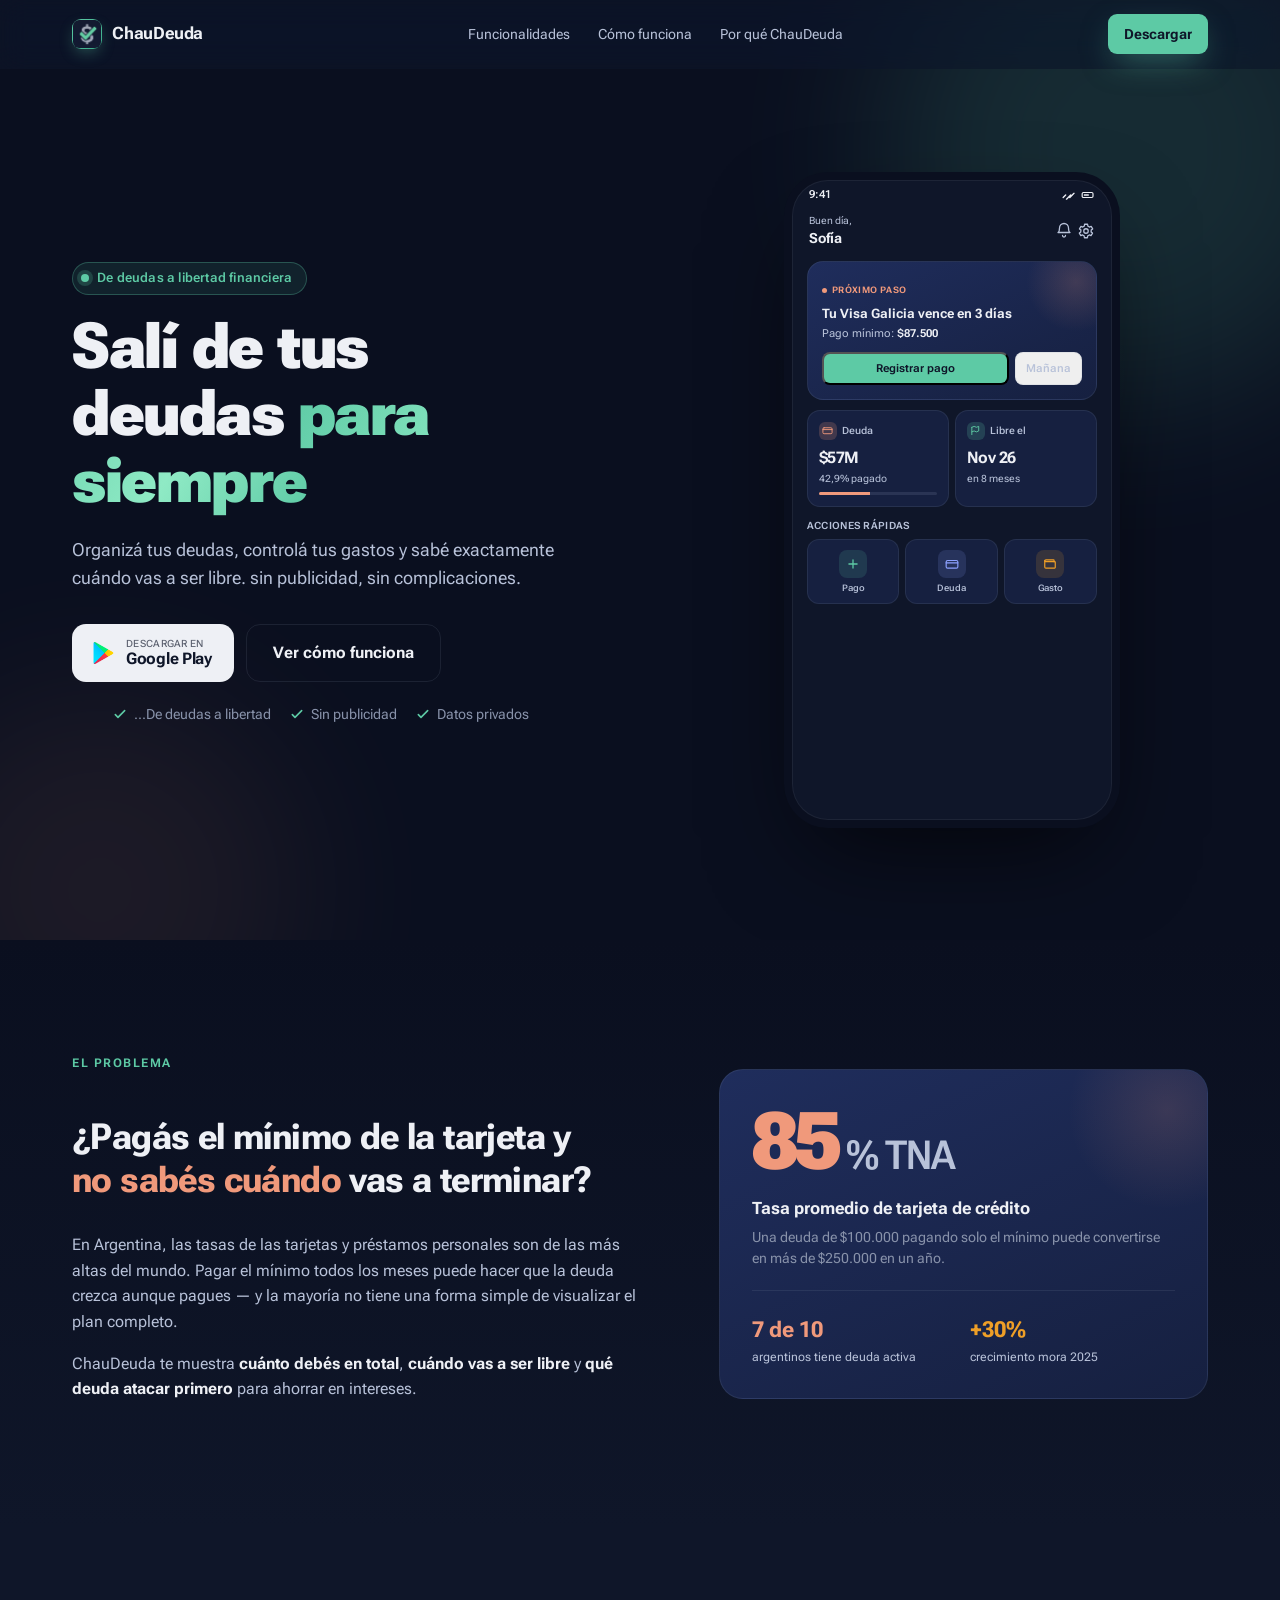
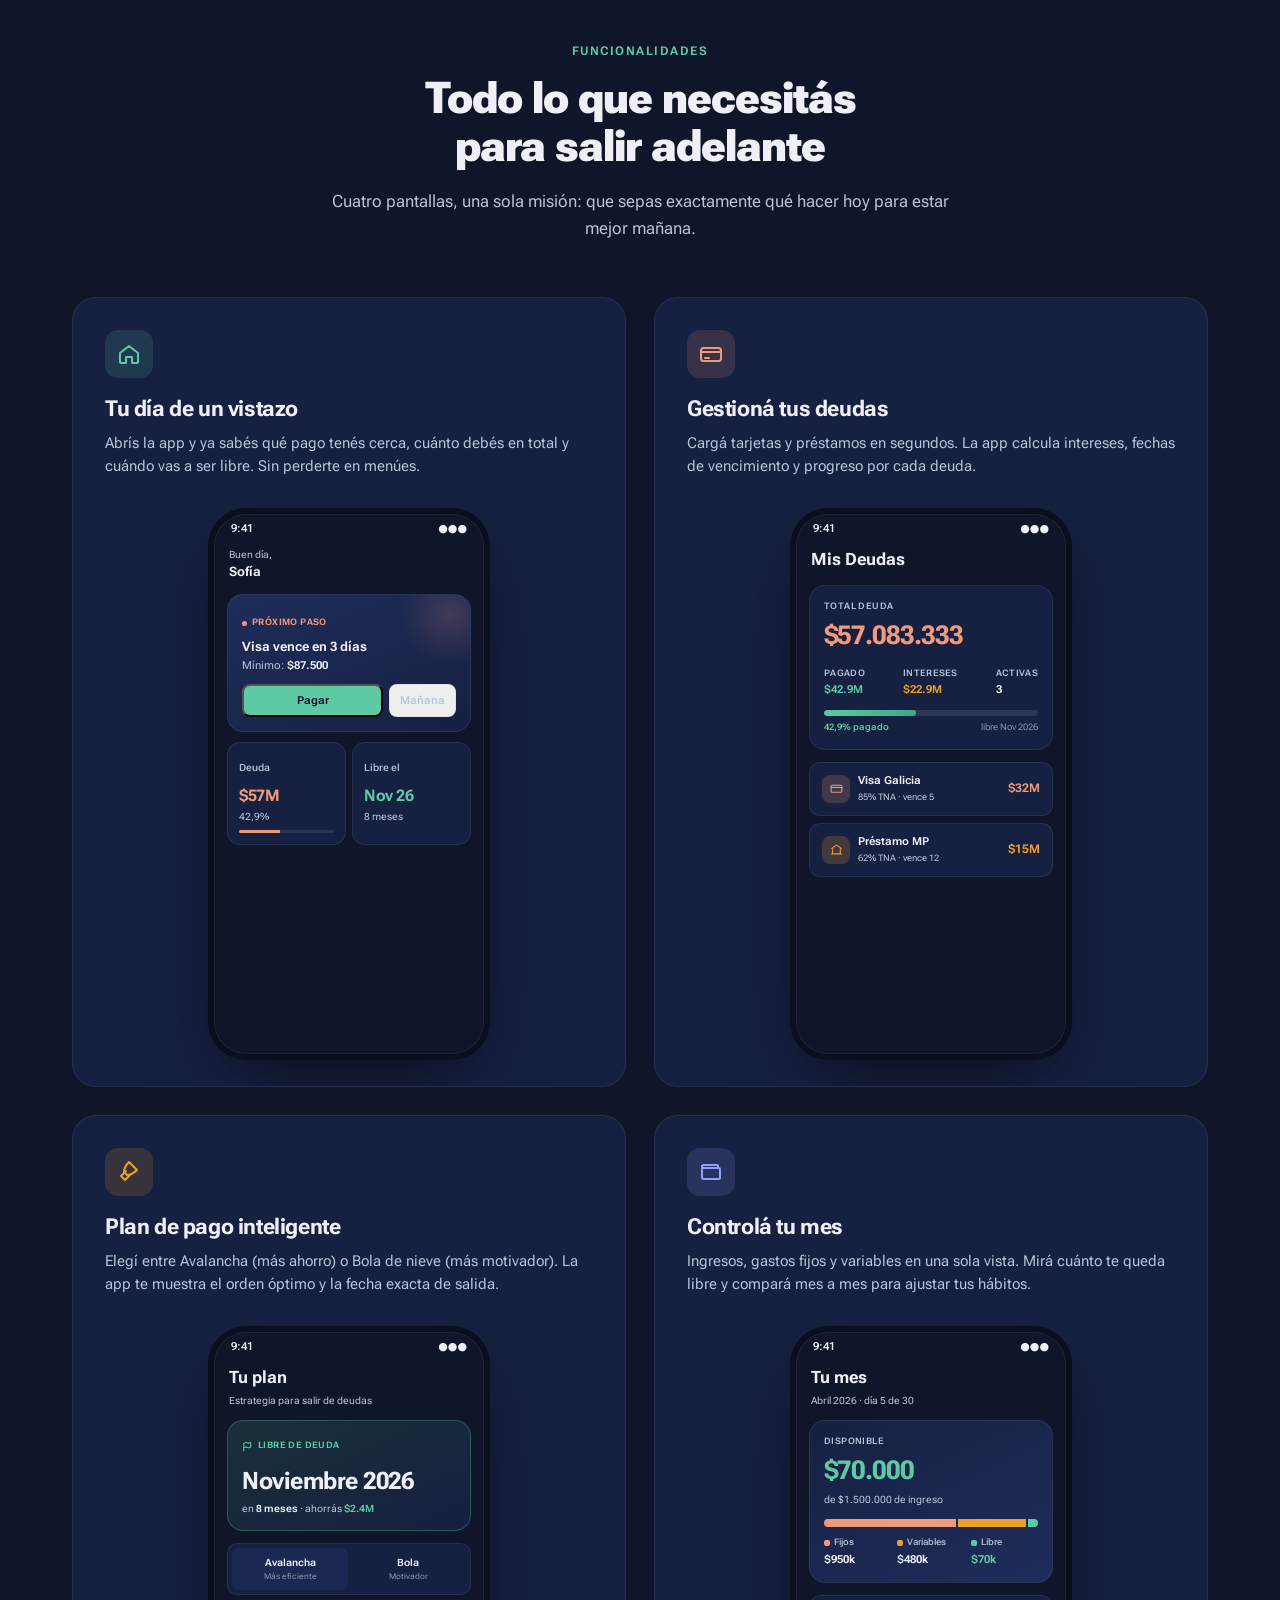
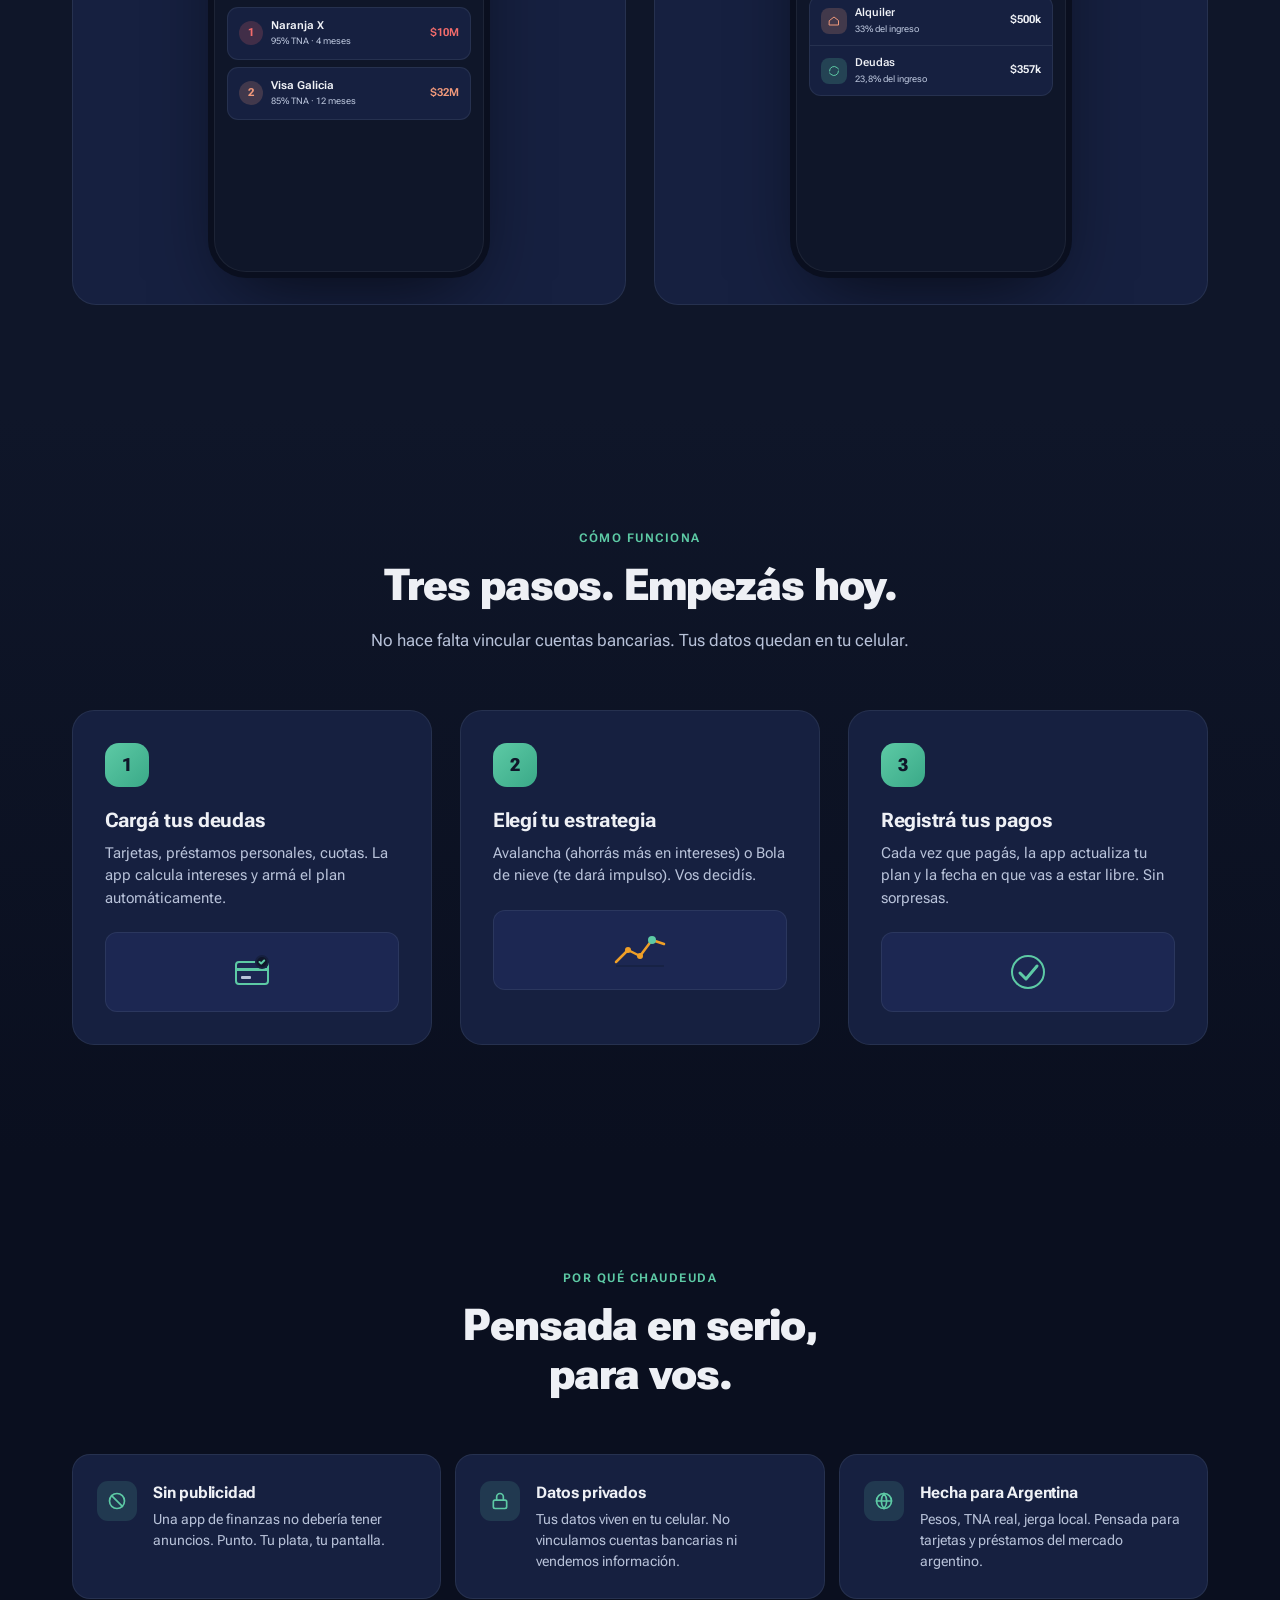
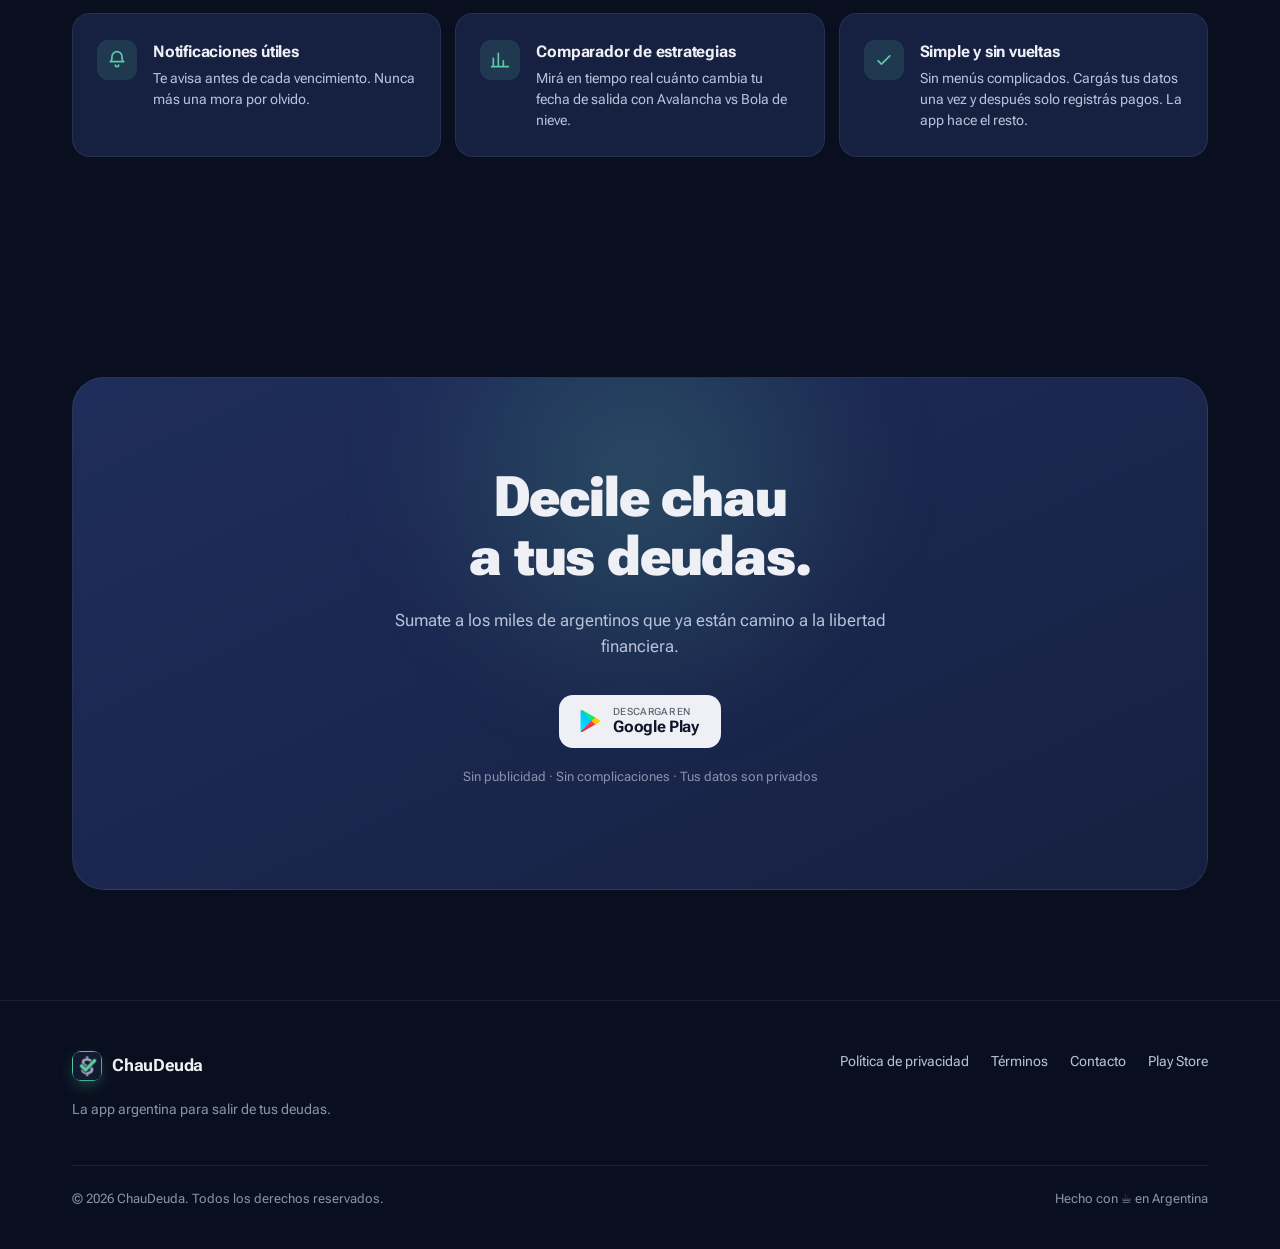
==== index.html @ cfc3deb4 "index.html" ====
<!doctype html>
<html lang="es">
<head>
  <meta charset="utf-8"/>
  <meta name="viewport" content="width=device-width, initial-scale=1"/>
  <title>ChauDeuda — Salí de tus deudas para siempre</title>
  <meta name="description" content="Organizá tus deudas, controlá tus gastos y sabé exactamente cuándo vas a ser libre. Sin publicidad."/>
  <link rel="preconnect" href="https://fonts.googleapis.com"/>
  <link rel="preconnect" href="https://fonts.gstatic.com" crossorigin/>
  <link rel="stylesheet" href="https://fonts.googleapis.com/css2?family=Roboto+Flex:opsz,wght@8..144,400;8..144,500;8..144,600;8..144,700;8..144,800&display=swap"/>
  <link rel="stylesheet" href="landing-styles.css"/>
</head>
<body>

<!-- ── NAV ─────────────────────────────────────────────────── -->
<header class="nav" id="nav">
  <div class="container nav-inner">
    <a class="brand" href="#top">
      <span class="brand-mark" aria-hidden="true">
  <img src="logo.png" alt="ChauDeuda" width="28" height="28" style="border-radius:6px;"/>
</span>
      ChauDeuda
    </a>
    <nav class="nav-links">
      <a href="#funcionalidades">Funcionalidades</a>
      <a href="#como-funciona">Cómo funciona</a>
      <a href="#por-que">Por qué ChauDeuda</a>
    </nav>
    <a href="#descargar" class="btn btn-primary btn-sm">Descargar</a>
  </div>
</header>

<main id="top">

<!-- ── HERO ───────────────────────────────────────────────── -->
<section class="hero">
  <div class="hero-bg" aria-hidden="true"></div>
  <div class="container hero-grid">
    <div>
      <span class="eyebrow reveal">
        <span class="dot"></span>
        De deudas a libertad financiera
      </span>
      <h1 class="hero-title reveal reveal-delay-1">
        Salí de tus<br/>
        deudas <span class="accent">para siempre</span>
      </h1>
      <p class="hero-sub reveal reveal-delay-2">
        Organizá tus deudas, controlá tus gastos y sabé exactamente cuándo vas a ser libre. sin publicidad, sin complicaciones.
      </p>
      <div class="hero-cta reveal reveal-delay-3">
        <a href="https://play.google.com/store/apps/details?id=com.chaudeuda.chaudeuda" target="_blank" class="btn btn-play btn-lg">
          <span class="gp-mark">
  <img src="playstore.png" alt="Google Play" width="24" height="24" style="border-radius:4px;"/>
</span>
          <span class="gp-text">
            <small>DESCARGAR EN</small>
            <span>Google Play</span>
          </span>
        </a>
        <a href="#funcionalidades" class="btn btn-ghost btn-lg">Ver cómo funciona</a>
      </div>
      <ul class="hero-meta reveal reveal-delay-3">
        <li><svg width="16" height="16" viewBox="0 0 24 24" fill="none" stroke="currentColor" stroke-width="2.4" stroke-linecap="round" stroke-linejoin="round"><path d="M5 13l4 4L19 7"/></svg> ...De deudas a libertad</li>
        <li><svg width="16" height="16" viewBox="0 0 24 24" fill="none" stroke="currentColor" stroke-width="2.4" stroke-linecap="round" stroke-linejoin="round"><path d="M5 13l4 4L19 7"/></svg> Sin publicidad</li>
        <li><svg width="16" height="16" viewBox="0 0 24 24" fill="none" stroke="currentColor" stroke-width="2.4" stroke-linecap="round" stroke-linejoin="round"><path d="M5 13l4 4L19 7"/></svg> Datos privados</li>
      </ul>
    </div>
    <div class="hero-phone reveal reveal-delay-2">
      <div class="hero-phone-glow" aria-hidden="true"></div>
      <!-- HOY mockup -->
      <div class="phone lg" aria-label="App preview">
        <div class="phone-statusbar">
          <span class="ph-num">9:41</span>
          <span class="icons">
            <svg width="14" height="10" viewBox="0 0 16 12" fill="none"><path d="M1 9l3-3M5 11l5-5M9 9l5-5" stroke="#EEF0F5" stroke-width="1.6" stroke-linecap="round"/></svg>
            <svg width="14" height="10" viewBox="0 0 16 12" fill="none"><rect x="1" y="3" width="13" height="6" rx="1.5" stroke="#EEF0F5" stroke-width="1.4"/><rect x="3" y="5" width="6" height="2" rx="0.5" fill="#EEF0F5"/></svg>
          </span>
        </div>
        <div class="phone-content">
          <div class="mh-greet">
            <div>
              <div class="mh-greet-sub">Buen día,</div>
              <div class="mh-greet-name">Sofía</div>
            </div>
            <div class="mh-greet-icons">
              <svg width="18" height="18" viewBox="0 0 24 24" fill="none" stroke="currentColor" stroke-width="1.7" stroke-linecap="round" stroke-linejoin="round"><path d="M6 8a6 6 0 1 1 12 0c0 5 2 6 2 6H4s2-1 2-6z"/><path d="M10 18a2 2 0 0 0 4 0"/></svg>
              <svg width="18" height="18" viewBox="0 0 24 24" fill="none" stroke="currentColor" stroke-width="1.7" stroke-linecap="round" stroke-linejoin="round"><circle cx="12" cy="12" r="3"/><path d="M19 12a7 7 0 0 0-.1-1.2l2-1.6-2-3.4-2.4 1a7 7 0 0 0-2-1.2l-.4-2.6h-4l-.4 2.6a7 7 0 0 0-2 1.2l-2.4-1-2 3.4 2 1.6A7 7 0 0 0 5 12c0 .4 0 .8.1 1.2l-2 1.6 2 3.4 2.4-1a7 7 0 0 0 2 1.2l.4 2.6h4l.4-2.6a7 7 0 0 0 2-1.2l2.4 1 2-3.4-2-1.6z"/></svg>
            </div>
          </div>

          <div class="mh-hero">
            <div class="mh-hero-eyebrow"><span class="dot"></span>PRÓXIMO PASO</div>
            <div class="mh-hero-title">Tu Visa Galicia vence en 3 días</div>
            <div class="mh-hero-sub ph-num">Pago mínimo: <b style="color:#EEF0F5">$87.500</b></div>
            <div class="mh-hero-actions">
              <button class="mh-btn-pri">Registrar pago</button>
              <button class="mh-btn-gho">Mañana</button>
            </div>
          </div>

          <div class="mh-snaps">
            <div class="mh-snap">
              <div class="mh-snap-head">
                <div class="mh-snap-ico" style="background:rgba(240,153,123,0.2);color:#F0997B"><svg width="11" height="11" viewBox="0 0 24 24" fill="none" stroke="currentColor" stroke-width="2" stroke-linecap="round" stroke-linejoin="round"><rect x="2" y="6" width="20" height="13" rx="2.5"/><path d="M2 10h20"/></svg></div>
                <span class="mh-snap-label">Deuda</span>
              </div>
              <div class="mh-snap-val">$57M</div>
              <div class="mh-snap-sub">42,9% pagado</div>
              <div class="mh-snap-bar"><div style="width:43%;background:#F0997B"></div></div>
            </div>
            <div class="mh-snap">
              <div class="mh-snap-head">
                <div class="mh-snap-ico" style="background:rgba(93,202,165,0.2);color:#5DCAA5"><svg width="11" height="11" viewBox="0 0 24 24" fill="none" stroke="currentColor" stroke-width="2" stroke-linecap="round" stroke-linejoin="round"><path d="M4 21V5M4 5l5-2 5 2 5-2v10l-5 2-5-2-5 2"/></svg></div>
                <span class="mh-snap-label">Libre el</span>
              </div>
              <div class="mh-snap-val">Nov 26</div>
              <div class="mh-snap-sub">en 8 meses</div>
            </div>
          </div>

          <div class="mh-actions-head">ACCIONES RÁPIDAS</div>
          <div class="mh-actions">
            <div class="mh-action">
              <div class="ic" style="background:rgba(93,202,165,0.15);color:#5DCAA5"><svg width="14" height="14" viewBox="0 0 24 24" fill="none" stroke="currentColor" stroke-width="2.2" stroke-linecap="round" stroke-linejoin="round"><path d="M12 5v14M5 12h14"/></svg></div>
              <span class="lb">Pago</span>
            </div>
            <div class="mh-action">
              <div class="ic" style="background:rgba(141,161,255,0.15);color:#8DA1FF"><svg width="14" height="14" viewBox="0 0 24 24" fill="none" stroke="currentColor" stroke-width="2" stroke-linecap="round" stroke-linejoin="round"><rect x="2" y="6" width="20" height="13" rx="2.5"/><path d="M2 10h20"/></svg></div>
              <span class="lb">Deuda</span>
            </div>
            <div class="mh-action">
              <div class="ic" style="background:rgba(239,159,39,0.15);color:#EF9F27"><svg width="14" height="14" viewBox="0 0 24 24" fill="none" stroke="currentColor" stroke-width="2" stroke-linecap="round" stroke-linejoin="round"><path d="M3 7a2 2 0 0 1 2-2h13a1 1 0 0 1 1 1v2"/><path d="M3 7v10a2 2 0 0 0 2 2h15a1 1 0 0 0 1-1v-9a1 1 0 0 0-1-1H5a2 2 0 0 1-2-2z"/></svg></div>
              <span class="lb">Gasto</span>
            </div>
          </div>
        </div>
      </div>
    </div>
  </div>
</section>

<!-- ── PROBLEMA ───────────────────────────────────────────── -->
<section class="problem">
  <div class="container">
    <div class="problem-grid">
      <div class="reveal">
        <span class="section-eyebrow">El problema</span>
        <h2 class="problem-quote">
          ¿Pagás el mínimo de la tarjeta y <span class="hl-orange">no sabés cuándo</span> vas a terminar?
        </h2>
        <p class="problem-text">
          En Argentina, las tasas de las tarjetas y préstamos personales son de las más altas del mundo. Pagar el mínimo todos los meses puede hacer que la deuda crezca aunque pagues — y la mayoría no tiene una forma simple de visualizar el plan completo.
        </p>
        <p class="problem-text" style="margin-top:14px">
          ChauDeuda te muestra <b style="color:var(--text)">cuánto debés en total</b>, <b style="color:var(--text)">cuándo vas a ser libre</b> y <b style="color:var(--text)">qué deuda atacar primero</b> para ahorrar en intereses.
        </p>
      </div>
      <div class="fact-card reveal reveal-delay-2">
        <div class="fact-num">85<small>% TNA</small></div>
        <div class="fact-label">Tasa promedio de tarjeta de crédito</div>
        <div class="fact-detail">Una deuda de $100.000 pagando solo el mínimo puede convertirse en más de $250.000 en un año.</div>
        <div class="fact-stats">
          <div>
            <div class="fact-stat-num" style="color:#F0997B">7 de 10</div>
            <div class="fact-stat-label">argentinos tiene deuda activa</div>
          </div>
          <div>
            <div class="fact-stat-num" style="color:#EF9F27">+30%</div>
            <div class="fact-stat-label">crecimiento mora 2025</div>
          </div>
        </div>
      </div>
    </div>
  </div>
</section>

<!-- ── FUNCIONALIDADES ────────────────────────────────────── -->
<section class="features" id="funcionalidades">
  <div class="container">
    <div class="section-head reveal">
      <span class="section-eyebrow">Funcionalidades</span>
      <h2 class="section-title">Todo lo que necesitás<br/>para salir adelante</h2>
      <p class="section-sub">Cuatro pantallas, una sola misión: que sepas exactamente qué hacer hoy para estar mejor mañana.</p>
    </div>

    <div class="feature-grid">
      <!-- Hoy -->
      <article class="feature-card reveal">
        <div>
          <div class="feature-icon green">
            <svg width="24" height="24" viewBox="0 0 24 24" fill="none" stroke="currentColor" stroke-width="2" stroke-linecap="round" stroke-linejoin="round"><path d="M3 11l9-7 9 7v9a1 1 0 0 1-1 1h-5v-6h-6v6H4a1 1 0 0 1-1-1z"/></svg>
          </div>
          <h3 class="feature-title">Tu día de un vistazo</h3>
          <p class="feature-desc">Abrís la app y ya sabés qué pago tenés cerca, cuánto debés en total y cuándo vas a ser libre. Sin perderte en menúes.</p>
        </div>
        <div class="feature-mock">
          <!-- mini Hoy phone -->
          <div class="phone">
            <div class="phone-statusbar"><span class="ph-num">9:41</span><span class="icons">●●●</span></div>
            <div class="phone-content" style="padding:0 12px">
              <div class="mh-greet">
                <div><div class="mh-greet-sub">Buen día,</div><div class="mh-greet-name" style="font-size:13px">Sofía</div></div>
              </div>
              <div class="mh-hero">
                <div class="mh-hero-eyebrow"><span class="dot"></span>PRÓXIMO PASO</div>
                <div class="mh-hero-title">Visa vence en 3 días</div>
                <div class="mh-hero-sub ph-num">Mínimo: <b style="color:#EEF0F5">$87.500</b></div>
                <div class="mh-hero-actions">
                  <button class="mh-btn-pri">Pagar</button>
                  <button class="mh-btn-gho">Mañana</button>
                </div>
              </div>
              <div class="mh-snaps">
                <div class="mh-snap">
                  <span class="mh-snap-label">Deuda</span>
                  <div class="mh-snap-val" style="color:#F0997B">$57M</div>
                  <div class="mh-snap-sub">42,9%</div>
                  <div class="mh-snap-bar"><div style="width:43%;background:#F0997B"></div></div>
                </div>
                <div class="mh-snap">
                  <span class="mh-snap-label">Libre el</span>
                  <div class="mh-snap-val" style="color:#5DCAA5">Nov 26</div>
                  <div class="mh-snap-sub">8 meses</div>
                </div>
              </div>
            </div>
          </div>
        </div>
      </article>

      <!-- Deudas -->
      <article class="feature-card reveal reveal-delay-1">
        <div>
          <div class="feature-icon orange">
            <svg width="24" height="24" viewBox="0 0 24 24" fill="none" stroke="currentColor" stroke-width="2" stroke-linecap="round" stroke-linejoin="round"><rect x="2" y="6" width="20" height="13" rx="2.5"/><path d="M2 10h20M6 16h4"/></svg>
          </div>
          <h3 class="feature-title">Gestioná tus deudas</h3>
          <p class="feature-desc">Cargá tarjetas y préstamos en segundos. La app calcula intereses, fechas de vencimiento y progreso por cada deuda.</p>
        </div>
        <div class="feature-mock">
          <div class="phone">
            <div class="phone-statusbar"><span class="ph-num">9:41</span><span class="icons">●●●</span></div>
            <div class="phone-content" style="padding:0 12px">
              <div class="md-title">Mis Deudas</div>
              <div class="md-hero">
                <div class="md-hero-label">TOTAL DEUDA</div>
                <div class="md-hero-val">$57.083.333</div>
                <div class="md-hero-stats">
                  <div><div class="md-stat-l">PAGADO</div><div class="md-stat-v" style="color:#5DCAA5">$42.9M</div></div>
                  <div><div class="md-stat-l">INTERESES</div><div class="md-stat-v" style="color:#EF9F27">$22.9M</div></div>
                  <div><div class="md-stat-l">ACTIVAS</div><div class="md-stat-v">3</div></div>
                </div>
                <div class="md-bar"><div style="width:43%"></div></div>
                <div class="md-bar-meta">
                  <span style="color:#5DCAA5;font-weight:700">42,9% pagado</span>
                  <span style="color:#8892AA">libre Nov 2026</span>
                </div>
              </div>
              <div class="md-list">
                <div class="md-item">
                  <div class="ic" style="background:rgba(240,153,123,0.2);color:#F0997B"><svg width="13" height="13" viewBox="0 0 24 24" fill="none" stroke="currentColor" stroke-width="2" stroke-linecap="round" stroke-linejoin="round"><rect x="2" y="6" width="20" height="13" rx="2.5"/><path d="M2 10h20"/></svg></div>
                  <div class="md-item-body">
                    <div class="md-item-name">Visa Galicia</div>
                    <div class="md-item-meta">85% TNA · vence 5</div>
                  </div>
                  <div class="md-item-amt" style="color:#F0997B">$32M</div>
                </div>
                <div class="md-item">
                  <div class="ic" style="background:rgba(239,159,39,0.2);color:#EF9F27"><svg width="13" height="13" viewBox="0 0 24 24" fill="none" stroke="currentColor" stroke-width="2" stroke-linecap="round" stroke-linejoin="round"><path d="M3 10l9-6 9 6M5 10v8M19 10v8M3 20h18"/></svg></div>
                  <div class="md-item-body">
                    <div class="md-item-name">Préstamo MP</div>
                    <div class="md-item-meta">62% TNA · vence 12</div>
                  </div>
                  <div class="md-item-amt" style="color:#EF9F27">$15M</div>
                </div>
              </div>
            </div>
          </div>
        </div>
      </article>

      <!-- Plan -->
      <article class="feature-card reveal">
        <div>
          <div class="feature-icon yellow">
            <svg width="24" height="24" viewBox="0 0 24 24" fill="none" stroke="currentColor" stroke-width="2" stroke-linecap="round" stroke-linejoin="round"><path d="M14 4l6 6c-3 3-7 5-10 5l-3-3c0-3 2-7 5-10z"/><path d="M9 11L4 16l4 4 5-5"/></svg>
          </div>
          <h3 class="feature-title">Plan de pago inteligente</h3>
          <p class="feature-desc">Elegí entre Avalancha (más ahorro) o Bola de nieve (más motivador). La app te muestra el orden óptimo y la fecha exacta de salida.</p>
        </div>
        <div class="feature-mock">
          <div class="phone">
            <div class="phone-statusbar"><span class="ph-num">9:41</span><span class="icons">●●●</span></div>
            <div class="phone-content" style="padding:0 12px">
              <div class="mp-title">Tu plan</div>
              <div class="mp-sub">Estrategia para salir de deudas</div>
              <div class="mp-hero">
                <div class="mp-hero-eyebrow"><svg width="11" height="11" viewBox="0 0 24 24" fill="none" stroke="currentColor" stroke-width="2.2" stroke-linecap="round" stroke-linejoin="round"><path d="M4 21V5M4 5l5-2 5 2 5-2v10l-5 2-5-2-5 2"/></svg> LIBRE DE DEUDA</div>
                <div class="mp-hero-val">Noviembre 2026</div>
                <div class="mp-hero-sub ph-num">en <b style="color:#EEF0F5">8 meses</b> · ahorrás <b style="color:#5DCAA5">$2.4M</b></div>
              </div>
              <div class="mp-toggle">
                <div class="mp-toggle-opt on"><div class="l">Avalancha</div><div class="s">Más eficiente</div></div>
                <div class="mp-toggle-opt"><div class="l">Bola</div><div class="s">Motivador</div></div>
              </div>
              <div class="mp-list">
                <div class="mp-item">
                  <div class="mp-rank" style="background:rgba(242,107,107,0.2);color:#F26B6B">1</div>
                  <div class="mp-item-body">
                    <div><div class="mp-item-name">Naranja X</div><div class="mp-item-meta">95% TNA · 4 meses</div></div>
                    <div class="mp-item-amt" style="color:#F26B6B">$10M</div>
                  </div>
                </div>
                <div class="mp-item">
                  <div class="mp-rank" style="background:rgba(240,153,123,0.2);color:#F0997B">2</div>
                  <div class="mp-item-body">
                    <div><div class="mp-item-name">Visa Galicia</div><div class="mp-item-meta">85% TNA · 12 meses</div></div>
                    <div class="mp-item-amt" style="color:#F0997B">$32M</div>
                  </div>
                </div>
              </div>
            </div>
          </div>
        </div>
      </article>

      <!-- Mes -->
      <article class="feature-card reveal reveal-delay-1">
        <div>
          <div class="feature-icon blue">
            <svg width="24" height="24" viewBox="0 0 24 24" fill="none" stroke="currentColor" stroke-width="2" stroke-linecap="round" stroke-linejoin="round"><path d="M3 7a2 2 0 0 1 2-2h13a1 1 0 0 1 1 1v2"/><path d="M3 7v10a2 2 0 0 0 2 2h15a1 1 0 0 0 1-1v-9a1 1 0 0 0-1-1H5a2 2 0 0 1-2-2z"/></svg>
          </div>
          <h3 class="feature-title">Controlá tu mes</h3>
          <p class="feature-desc">Ingresos, gastos fijos y variables en una sola vista. Mirá cuánto te queda libre y compará mes a mes para ajustar tus hábitos.</p>
        </div>
        <div class="feature-mock">
          <div class="phone">
            <div class="phone-statusbar"><span class="ph-num">9:41</span><span class="icons">●●●</span></div>
            <div class="phone-content" style="padding:0 12px">
              <div class="mp-title">Tu mes</div>
              <div class="mp-sub">Abril 2026 · día 5 de 30</div>
              <div class="mm-hero">
                <div class="mm-hero-label">DISPONIBLE</div>
                <div class="mm-hero-val">$70.000</div>
                <div class="mm-hero-sub ph-num">de $1.500.000 de ingreso</div>
                <div class="mm-segments">
                  <div style="width:63%;background:#F0997B"></div>
                  <div style="width:32%;background:#EF9F27"></div>
                  <div style="width:5%;background:#5DCAA5"></div>
                </div>
                <div class="mm-segs-meta">
                  <div class="mm-seg-meta">
                    <div class="mm-seg-row"><span class="sw" style="background:#F0997B"></span> Fijos</div>
                    <div class="v">$950k</div>
                  </div>
                  <div class="mm-seg-meta">
                    <div class="mm-seg-row"><span class="sw" style="background:#EF9F27"></span> Variables</div>
                    <div class="v">$480k</div>
                  </div>
                  <div class="mm-seg-meta">
                    <div class="mm-seg-row"><span class="sw" style="background:#5DCAA5"></span> Libre</div>
                    <div class="v" style="color:#5DCAA5">$70k</div>
                  </div>
                </div>
              </div>
              <div class="mm-cats">
                <div class="mm-cat">
                  <div class="ic" style="background:rgba(240,153,123,0.2);color:#F0997B"><svg width="12" height="12" viewBox="0 0 24 24" fill="none" stroke="currentColor" stroke-width="2" stroke-linecap="round" stroke-linejoin="round"><path d="M3 11l9-7 9 7v9H3z"/></svg></div>
                  <div class="mm-cat-body"><div class="mm-cat-name">Alquiler</div><div class="mm-cat-pct">33% del ingreso</div></div>
                  <div class="mm-cat-amt">$500k</div>
                </div>
                <div class="mm-cat">
                  <div class="ic" style="background:rgba(93,202,165,0.2);color:#5DCAA5"><svg width="12" height="12" viewBox="0 0 24 24" fill="none" stroke="currentColor" stroke-width="2" stroke-linecap="round" stroke-linejoin="round"><path d="M21 12a9 9 0 0 1-15 6.7L3 16M3 12a9 9 0 0 1 15-6.7L21 8"/></svg></div>
                  <div class="mm-cat-body"><div class="mm-cat-name">Deudas</div><div class="mm-cat-pct">23,8% del ingreso</div></div>
                  <div class="mm-cat-amt">$357k</div>
                </div>
              </div>
            </div>
          </div>
        </div>
      </article>
    </div>
  </div>
</section>

<!-- ── CÓMO FUNCIONA ──────────────────────────────────────── -->
<section class="steps" id="como-funciona">
  <div class="container">
    <div class="section-head reveal">
      <span class="section-eyebrow">Cómo funciona</span>
      <h2 class="section-title">Tres pasos. Empezás hoy.</h2>
      <p class="section-sub">No hace falta vincular cuentas bancarias. Tus datos quedan en tu celular.</p>
    </div>

    <div class="step-grid">
      <div class="step-card reveal">
        <div class="step-num">1</div>
        <h3 class="step-title">Cargá tus deudas</h3>
        <p class="step-desc">Tarjetas, préstamos personales, cuotas. La app calcula intereses y armá el plan automáticamente.</p>
        <div class="step-illust">
          <svg width="48" height="48" viewBox="0 0 48 48" fill="none">
            <rect x="8" y="14" width="32" height="22" rx="3" stroke="#5DCAA5" stroke-width="2"/>
            <rect x="8" y="20" width="32" height="3" fill="#5DCAA5"/>
            <rect x="13" y="28" width="10" height="3" rx="1" fill="#B8C2D9"/>
            <circle cx="34" cy="14" r="6" fill="#0F1629" stroke="#162040" stroke-width="2"/>
            <path d="M31.5 14l1.7 1.5 3-3" stroke="#5DCAA5" stroke-width="2" stroke-linecap="round" stroke-linejoin="round" fill="none"/>
          </svg>
        </div>
      </div>

      <div class="step-card reveal reveal-delay-1">
        <div class="step-num">2</div>
        <h3 class="step-title">Elegí tu estrategia</h3>
        <p class="step-desc">Avalancha (ahorrás más en intereses) o Bola de nieve (te dará impulso). Vos decidís.</p>
        <div class="step-illust">
          <svg width="64" height="48" viewBox="0 0 64 48" fill="none">
            <path d="M8 36 L20 24 L32 30 L44 14 L56 18" stroke="#EF9F27" stroke-width="2.5" stroke-linecap="round" stroke-linejoin="round"/>
            <circle cx="20" cy="24" r="3" fill="#EF9F27"/>
            <circle cx="32" cy="30" r="3" fill="#EF9F27"/>
            <circle cx="44" cy="14" r="4" fill="#5DCAA5"/>
            <path d="M8 40 L56 40" stroke="#162040" stroke-width="1.5"/>
          </svg>
        </div>
      </div>

      <div class="step-card reveal reveal-delay-2">
        <div class="step-num">3</div>
        <h3 class="step-title">Registrá tus pagos</h3>
        <p class="step-desc">Cada vez que pagás, la app actualiza tu plan y la fecha en que vas a estar libre. Sin sorpresas.</p>
        <div class="step-illust">
          <svg width="48" height="48" viewBox="0 0 48 48" fill="none">
            <circle cx="24" cy="24" r="16" stroke="#5DCAA5" stroke-width="2"/>
            <path d="M16 25 L22 31 L33 18" stroke="#5DCAA5" stroke-width="3" stroke-linecap="round" stroke-linejoin="round" fill="none"/>
          </svg>
        </div>
      </div>
    </div>
  </div>
</section>

<!-- ── DIFERENCIADORES ────────────────────────────────────── -->
<section class="diff" id="por-que">
  <div class="container">
    <div class="section-head reveal">
      <span class="section-eyebrow">Por qué ChauDeuda</span>
      <h2 class="section-title">Pensada en serio,<br/>para vos.</h2>
    </div>

    <div class="diff-grid">
      <div class="diff-card reveal">
        <div class="diff-card-icon"><svg width="20" height="20" viewBox="0 0 24 24" fill="none" stroke="currentColor" stroke-width="2" stroke-linecap="round" stroke-linejoin="round"><circle cx="12" cy="12" r="9"/><path d="M5.5 5.5l13 13"/></svg></div>
        <div>
          <h3 class="diff-title">Sin publicidad</h3>
          <p class="diff-desc">Una app de finanzas no debería tener anuncios. Punto. Tu plata, tu pantalla.</p>
        </div>
      </div>

      <div class="diff-card reveal reveal-delay-1">
        <div class="diff-card-icon"><svg width="20" height="20" viewBox="0 0 24 24" fill="none" stroke="currentColor" stroke-width="2" stroke-linecap="round" stroke-linejoin="round"><rect x="4" y="11" width="16" height="10" rx="2"/><path d="M8 11V7a4 4 0 0 1 8 0v4"/></svg></div>
        <div>
          <h3 class="diff-title">Datos privados</h3>
          <p class="diff-desc">Tus datos viven en tu celular. No vinculamos cuentas bancarias ni vendemos información.</p>
        </div>
      </div>

      <div class="diff-card reveal reveal-delay-2">
        <div class="diff-card-icon"><svg width="20" height="20" viewBox="0 0 24 24" fill="none" stroke="currentColor" stroke-width="2" stroke-linecap="round" stroke-linejoin="round"><circle cx="12" cy="12" r="9"/><path d="M3 12h18M12 3a14 14 0 0 1 0 18M12 3a14 14 0 0 0 0 18"/></svg></div>
        <div>
          <h3 class="diff-title">Hecha para Argentina</h3>
          <p class="diff-desc">Pesos, TNA real, jerga local. Pensada para tarjetas y préstamos del mercado argentino.</p>
        </div>
      </div>

      <div class="diff-card reveal">
        <div class="diff-card-icon"><svg width="20" height="20" viewBox="0 0 24 24" fill="none" stroke="currentColor" stroke-width="2" stroke-linecap="round" stroke-linejoin="round"><path d="M6 8a6 6 0 1 1 12 0c0 5 2 6 2 6H4s2-1 2-6z"/><path d="M10 18a2 2 0 0 0 4 0"/></svg></div>
        <div>
          <h3 class="diff-title">Notificaciones útiles</h3>
          <p class="diff-desc">Te avisa antes de cada vencimiento. Nunca más una mora por olvido.</p>
        </div>
      </div>

      <div class="diff-card reveal reveal-delay-1">
        <div class="diff-card-icon"><svg width="20" height="20" viewBox="0 0 24 24" fill="none" stroke="currentColor" stroke-width="2" stroke-linecap="round" stroke-linejoin="round"><path d="M4 20V10M10 20V4M16 20v-7M22 20H2"/></svg></div>
        <div>
          <h3 class="diff-title">Comparador de estrategias</h3>
          <p class="diff-desc">Mirá en tiempo real cuánto cambia tu fecha de salida con Avalancha vs Bola de nieve.</p>
        </div>
      </div>

      <div class="diff-card reveal reveal-delay-2">
        <div class="diff-card-icon"><svg width="20" height="20" viewBox="0 0 24 24" fill="none" stroke="currentColor" stroke-width="2" stroke-linecap="round" stroke-linejoin="round"><path d="M5 13l4 4L19 7"/></svg></div>
        <div>
          <h3 class="diff-title">Simple y sin vueltas</h3>
          <p class="diff-desc">Sin menús complicados. Cargás tus datos una vez y después solo registrás pagos. La app hace el resto.</p>
        </div>
      </div>
    </div>
  </div>
</section>

<!-- ── CTA FINAL ──────────────────────────────────────────── -->
<section class="cta" id="descargar">
  <div class="container">
    <div class="cta-card reveal">
      <h2 class="cta-title">Decile chau<br/>a tus deudas.</h2>
      <p class="cta-sub">Sumate a los miles de argentinos que ya están camino a la libertad financiera.</p>
      <div class="cta-actions">
        <a href="https://play.google.com/store/apps/details?id=com.chaudeuda.chaudeuda" target="_blank" class="btn btn-play btn-lg">
          <span class="gp-mark">
  <img src="playstore.png" alt="Google Play" width="24" height="24" style="border-radius:4px;"/>
</span>
          <span class="gp-text">
            <small>DESCARGAR EN</small>
            <span>Google Play</span>
          </span>
        </a>
      </div>
      <p class="cta-trust">Sin publicidad · Sin complicaciones · Tus datos son privados</p>
    </div>
  </div>
</section>

</main>

<!-- ── FOOTER ─────────────────────────────────────────────── -->
<footer class="footer">
  <div class="container">
    <div class="footer-inner">
      <div>
        <a class="brand" href="#top">
          <span class="brand-mark" aria-hidden="true">
  <img src="logo.png" alt="ChauDeuda" width="28" height="28" style="border-radius:6px;"/>
</span>
          ChauDeuda
        </a>
        <p class="footer-brand-text">La app argentina para salir de tus deudas.</p>
      </div>
      <div class="footer-links">
        <a href="https://chaudeuda.app/privacy-policy.html">Política de privacidad</a>
        <a href="https://chaudeuda.app/privacy-policy.html">Términos</a>
        <a href="mailto:estudiossrrdev@gmail.com">Contacto</a>
        <a href="https://play.google.com/store/apps/details?id=com.chaudeuda.chaudeuda" target="_blank">Play Store</a>
      </div>
    </div>
    <div class="footer-bottom">
      <span>© 2026 ChauDeuda. Todos los derechos reservados.</span>
      <span>Hecho con ☕ en Argentina</span>
    </div>
  </div>
</footer>

<script>
  // Sticky nav shadow
  const nav = document.getElementById('nav');
  const onScroll = () => nav.classList.toggle('scrolled', window.scrollY > 8);
  window.addEventListener('scroll', onScroll, { passive: true });
  onScroll();

  // Reveal on scroll
  const io = new IntersectionObserver((entries) => {
    entries.forEach(e => {
      if (e.isIntersecting) {
        e.target.classList.add('in');
        io.unobserve(e.target);
      }
    });
  }, { threshold: 0.12, rootMargin: '0px 0px -40px 0px' });
  document.querySelectorAll('.reveal').forEach(el => io.observe(el));
</script>

</body>
</html>
---- landing-styles.css ----
/* ChauDeuda — Landing styles */

:root {
  --bg: #0F1629;
  --bg-deep: #0A0F1F;
  --card: #162040;
  --card-elev: #1C2752;
  --card-hi: #1F2D5C;
  --green: #5DCAA5;
  --orange: #F0997B;
  --yellow: #EF9F27;
  --red: #F26B6B;
  --blue: #8DA1FF;
  --text: #EEF0F5;
  --text-mid: #B8C2D9;
  --text-dim: #8892AA;
  --hairline: rgba(136, 146, 170, 0.14);
  --num: tabular-nums;
}

* { box-sizing: border-box; }
*::-webkit-scrollbar { width: 8px; height: 8px; }
*::-webkit-scrollbar-thumb { background: rgba(136,146,170,0.25); border-radius: 4px; }
*::-webkit-scrollbar-track { background: transparent; }

html { scroll-behavior: smooth; }
body {
  margin: 0;
  background: var(--bg-deep);
  color: var(--text);
  font-family: "Roboto Flex", "Inter", system-ui, -apple-system, sans-serif;
  font-size: 16px;
  line-height: 1.5;
  -webkit-font-smoothing: antialiased;
  font-feature-settings: "tnum";
  overflow-x: hidden;
}

img { max-width: 100%; display: block; }
button { font-family: inherit; cursor: pointer; }
a { color: inherit; text-decoration: none; }

/* ── Layout ──────────────────────────────────────────────────── */
.container {
  max-width: 1200px;
  margin: 0 auto;
  padding: 0 20px;
}
@media (min-width: 768px) { .container { padding: 0 32px; } }

/* ── Nav ─────────────────────────────────────────────────────── */
.nav {
  position: fixed;
  top: 0; left: 0; right: 0;
  z-index: 50;
  padding: 14px 0;
  background: rgba(15, 22, 41, 0.65);
  backdrop-filter: saturate(140%) blur(14px);
  -webkit-backdrop-filter: saturate(140%) blur(14px);
  border-bottom: 1px solid transparent;
  transition: border-color .2s, background .2s;
}
.nav.scrolled {
  border-bottom-color: var(--hairline);
  background: rgba(15, 22, 41, 0.85);
}
.nav-inner {
  display: flex;
  align-items: center;
  justify-content: space-between;
  gap: 16px;
}
.brand {
  display: inline-flex;
  align-items: center;
  gap: 10px;
  font-weight: 700;
  font-size: 17px;
  letter-spacing: -0.2px;
  color: var(--text);
}
.brand-mark {
  width: 30px; height: 30px;
  border-radius: 9px;
  background: linear-gradient(135deg, #5DCAA5 0%, #3aa988 100%);
  display: grid; place-items: center;
  box-shadow: 0 6px 16px -4px rgba(93, 202, 165, 0.4);
  flex-shrink: 0;
}
.nav-links {
  display: none;
  align-items: center;
  gap: 28px;
  font-size: 14px;
  color: var(--text-mid);
}
.nav-links a:hover { color: var(--text); }
@media (min-width: 768px) { .nav-links { display: flex; } }

/* ── Buttons ─────────────────────────────────────────────────── */
.btn {
  display: inline-flex;
  align-items: center;
  justify-content: center;
  gap: 10px;
  padding: 14px 22px;
  border-radius: 12px;
  font-weight: 700;
  font-size: 15px;
  border: 0;
  cursor: pointer;
  transition: transform .15s, box-shadow .2s, background .2s;
  white-space: nowrap;
}
.btn-primary {
  background: var(--green);
  color: var(--bg);
  box-shadow: 0 12px 32px -8px rgba(93, 202, 165, 0.5);
}
.btn-primary:hover {
  transform: translateY(-1px);
  box-shadow: 0 16px 40px -8px rgba(93, 202, 165, 0.6);
}
.btn-ghost {
  background: transparent;
  color: var(--text);
  border: 1px solid var(--hairline);
}
.btn-ghost:hover { background: rgba(255,255,255,0.04); }
.btn-sm { padding: 10px 16px; font-size: 13.5px; border-radius: 9px; }
.btn-lg { padding: 16px 26px; font-size: 16px; border-radius: 14px; }

/* Google Play badge style */
.btn-play {
  background: var(--text);
  color: var(--bg);
  padding: 12px 22px 12px 18px;
}
.btn-play:hover { transform: translateY(-1px); }
.btn-play .gp-mark {
  width: 26px; height: 26px;
  display: grid; place-items: center;
  flex-shrink: 0;
}
.btn-play .gp-text {
  display: flex; flex-direction: column; align-items: flex-start; gap: 1px;
  text-align: left;
}
.btn-play .gp-text small {
  font-size: 10px; font-weight: 500; opacity: 0.65; letter-spacing: 0.3px; line-height: 1;
}
.btn-play .gp-text span { font-size: 16px; font-weight: 700; line-height: 1.1; letter-spacing: -0.3px; }

/* ── Hero ────────────────────────────────────────────────────── */
.hero {
  position: relative;
  padding: 130px 0 70px;
  overflow: hidden;
}
@media (min-width: 768px) { .hero { padding: 160px 0 100px; } }
@media (min-width: 1024px) { .hero { padding: 180px 0 120px; } }

.hero-bg {
  position: absolute; inset: 0;
  pointer-events: none;
  z-index: 0;
}
.hero-bg::before, .hero-bg::after {
  content: '';
  position: absolute;
  border-radius: 50%;
  filter: blur(80px);
  opacity: 0.4;
}
.hero-bg::before {
  width: 500px; height: 500px;
  background: var(--green);
  top: -100px; right: -100px;
  opacity: 0.15;
}
.hero-bg::after {
  width: 400px; height: 400px;
  background: var(--orange);
  bottom: -150px; left: -100px;
  opacity: 0.08;
}

.hero-grid {
  position: relative;
  z-index: 1;
  display: grid;
  grid-template-columns: 1fr;
  gap: 60px;
  align-items: center;
}
@media (min-width: 1024px) {
  .hero-grid { grid-template-columns: 1.1fr 1fr; gap: 60px; }
}

.eyebrow {
  display: inline-flex;
  align-items: center;
  gap: 8px;
  padding: 6px 14px 6px 8px;
  background: rgba(93, 202, 165, 0.1);
  border: 1px solid rgba(93, 202, 165, 0.3);
  border-radius: 100px;
  font-size: 12.5px;
  font-weight: 600;
  color: var(--green);
  letter-spacing: 0.2px;
}
.eyebrow .dot {
  width: 8px; height: 8px; border-radius: 50%; background: var(--green);
  box-shadow: 0 0 0 4px rgba(93, 202, 165, 0.2);
  animation: pulse 2s ease-in-out infinite;
}
@keyframes pulse {
  0%, 100% { box-shadow: 0 0 0 4px rgba(93,202,165,0.2); }
  50% { box-shadow: 0 0 0 6px rgba(93,202,165,0.05); }
}

.hero-title {
  margin: 18px 0 0;
  font-size: clamp(36px, 7vw, 64px);
  font-weight: 800;
  line-height: 1.05;
  letter-spacing: -1.5px;
}
.hero-title .accent {
  background: linear-gradient(120deg, var(--green) 0%, #8feac5 60%, var(--green) 100%);
  -webkit-background-clip: text;
  background-clip: text;
  -webkit-text-fill-color: transparent;
  color: transparent;
}
.hero-sub {
  margin: 22px 0 0;
  max-width: 540px;
  font-size: clamp(15px, 2.2vw, 18px);
  color: var(--text-mid);
  line-height: 1.55;
}
.hero-cta {
  margin-top: 32px;
  display: flex;
  flex-wrap: wrap;
  gap: 12px;
}
.hero-meta {
  margin-top: 22px;
  display: flex;
  flex-wrap: wrap;
  gap: 18px;
  color: var(--text-dim);
  font-size: 13.5px;
}
.hero-meta li {
  display: inline-flex; align-items: center; gap: 6px;
  list-style: none;
}
.hero-meta ul { display: contents; }
.hero-meta svg { color: var(--green); flex-shrink: 0; }

/* Phone visual (hero) */
.hero-phone {
  display: flex;
  justify-content: center;
  position: relative;
}
.hero-phone-glow {
  position: absolute;
  width: 380px; height: 380px;
  border-radius: 50%;
  background: radial-gradient(circle, rgba(93,202,165,0.18), transparent 65%);
  z-index: 0;
}

/* ── Sections ────────────────────────────────────────────────── */
section {
  position: relative;
  padding: 80px 0;
}
@media (min-width: 768px) { section { padding: 110px 0; } }

.section-eyebrow {
  display: inline-block;
  font-size: 12px;
  font-weight: 700;
  letter-spacing: 1.5px;
  color: var(--green);
  text-transform: uppercase;
  margin-bottom: 14px;
}
.section-title {
  margin: 0;
  font-size: clamp(28px, 5vw, 44px);
  font-weight: 800;
  letter-spacing: -1px;
  line-height: 1.1;
  text-wrap: balance;
}
.section-sub {
  margin: 18px auto 0;
  max-width: 620px;
  color: var(--text-mid);
  font-size: clamp(15px, 2vw, 17px);
  line-height: 1.55;
}
.section-head { text-align: center; margin-bottom: 56px; }

/* ── Problem section ─────────────────────────────────────────── */
.problem {
  background: linear-gradient(180deg, var(--bg-deep) 0%, var(--bg) 100%);
}
.problem-grid {
  display: grid;
  grid-template-columns: 1fr;
  gap: 32px;
  align-items: center;
}
@media (min-width: 768px) { .problem-grid { grid-template-columns: 1.2fr 1fr; gap: 60px; } }

.problem-quote {
  font-size: clamp(24px, 4vw, 36px);
  font-weight: 700;
  line-height: 1.2;
  letter-spacing: -0.6px;
  text-wrap: balance;
}
.problem-quote .hl-orange { color: var(--orange); }
.problem-text {
  margin-top: 22px;
  color: var(--text-mid);
  font-size: 16px;
  line-height: 1.6;
}

.fact-card {
  padding: 32px;
  background: linear-gradient(155deg, var(--card-hi) 0%, var(--card) 100%);
  border: 1px solid var(--hairline);
  border-radius: 24px;
  position: relative;
  overflow: hidden;
}
.fact-card::before {
  content: '';
  position: absolute;
  width: 200px; height: 200px;
  background: radial-gradient(circle, rgba(240,153,123,0.15), transparent 70%);
  top: -60px; right: -60px;
  pointer-events: none;
}
.fact-num {
  font-size: clamp(48px, 9vw, 80px);
  font-weight: 800;
  letter-spacing: -3px;
  line-height: 1;
  color: var(--orange);
  font-feature-settings: "tnum";
}
.fact-num small { font-size: 0.5em; font-weight: 600; color: var(--text-mid); margin-left: 8px; letter-spacing: -1px; }
.fact-label { margin-top: 14px; font-weight: 700; color: var(--text); font-size: 17px; }
.fact-detail { margin-top: 6px; color: var(--text-dim); font-size: 13.5px; line-height: 1.5; }
.fact-stats {
  margin-top: 22px;
  display: grid; grid-template-columns: 1fr 1fr;
  gap: 14px;
  padding-top: 22px;
  border-top: 1px solid var(--hairline);
}
.fact-stat-num { font-size: 22px; font-weight: 700; color: var(--text); font-feature-settings: "tnum"; }
.fact-stat-label { font-size: 12px; color: var(--text-mid); margin-top: 2px; }

/* ── Features ────────────────────────────────────────────────── */
.features {
  background: var(--bg);
}
.feature-grid {
  display: grid;
  grid-template-columns: 1fr;
  gap: 24px;
}
@media (min-width: 768px) { .feature-grid { grid-template-columns: 1fr 1fr; gap: 28px; } }

.feature-card {
  background: var(--card);
  border: 1px solid var(--hairline);
  border-radius: 24px;
  padding: 32px;
  display: flex;
  flex-direction: column;
  gap: 28px;
  transition: transform .25s, border-color .25s;
  position: relative;
  overflow: hidden;
}
.feature-card:hover {
  transform: translateY(-4px);
  border-color: rgba(93, 202, 165, 0.3);
}
.feature-icon {
  width: 48px; height: 48px;
  border-radius: 13px;
  display: grid; place-items: center;
  flex-shrink: 0;
}
.feature-icon.green  { background: rgba(93, 202, 165, 0.15); color: var(--green); }
.feature-icon.orange { background: rgba(240, 153, 123, 0.15); color: var(--orange); }
.feature-icon.yellow { background: rgba(239, 159, 39, 0.15); color: var(--yellow); }
.feature-icon.blue   { background: rgba(141, 161, 255, 0.15); color: var(--blue); }
.feature-title {
  margin: 14px 0 0;
  font-size: 22px;
  font-weight: 700;
  letter-spacing: -0.4px;
}
.feature-desc {
  color: var(--text-mid);
  font-size: 14.5px;
  line-height: 1.55;
  margin: 8px 0 0;
}
.feature-mock {
  margin-top: auto;
  display: flex; justify-content: center;
  padding-top: 8px;
  position: relative;
}

/* ── Steps ───────────────────────────────────────────────────── */
.steps {
  background: linear-gradient(180deg, var(--bg) 0%, var(--bg-deep) 100%);
}
.step-grid {
  display: grid;
  grid-template-columns: 1fr;
  gap: 24px;
  position: relative;
}
@media (min-width: 768px) { .step-grid { grid-template-columns: repeat(3, 1fr); gap: 28px; } }

.step-card {
  padding: 32px;
  background: var(--card);
  border: 1px solid var(--hairline);
  border-radius: 22px;
  position: relative;
  overflow: hidden;
}
.step-num {
  display: inline-flex;
  align-items: center; justify-content: center;
  width: 44px; height: 44px;
  border-radius: 14px;
  background: linear-gradient(135deg, var(--green), #3aa988);
  color: var(--bg);
  font-size: 18px;
  font-weight: 800;
  font-feature-settings: "tnum";
  margin-bottom: 18px;
}
.step-title {
  font-size: 20px;
  font-weight: 700;
  margin: 0 0 8px;
  letter-spacing: -0.3px;
}
.step-desc {
  color: var(--text-mid);
  font-size: 14.5px;
  line-height: 1.55;
  margin: 0;
}
.step-illust {
  margin-top: 22px;
  height: 80px;
  background: var(--card-elev);
  border-radius: 12px;
  display: grid; place-items: center;
  border: 1px solid var(--hairline);
  position: relative;
  overflow: hidden;
}

/* ── Diff ────────────────────────────────────────────────────── */
.diff {
  background: var(--bg-deep);
}
.diff-grid {
  display: grid;
  grid-template-columns: 1fr;
  gap: 14px;
}
@media (min-width: 640px) { .diff-grid { grid-template-columns: 1fr 1fr; } }
@media (min-width: 1024px) { .diff-grid { grid-template-columns: repeat(3, 1fr); } }

.diff-card {
  padding: 26px 24px;
  background: var(--card);
  border: 1px solid var(--hairline);
  border-radius: 18px;
  display: flex; gap: 16px; align-items: flex-start;
}
.diff-card-icon {
  width: 40px; height: 40px;
  border-radius: 11px;
  background: rgba(93, 202, 165, 0.15);
  color: var(--green);
  display: grid; place-items: center;
  flex-shrink: 0;
}
.diff-title { font-size: 16px; font-weight: 700; margin: 0; letter-spacing: -0.2px; }
.diff-desc { color: var(--text-mid); font-size: 13.5px; line-height: 1.55; margin: 4px 0 0; }

/* ── CTA ─────────────────────────────────────────────────────── */
.cta {
  background: var(--bg-deep);
  text-align: center;
  position: relative;
  overflow: hidden;
}
.cta-card {
  position: relative;
  padding: 60px 28px;
  background: linear-gradient(155deg, var(--card-hi) 0%, var(--card) 100%);
  border: 1px solid var(--hairline);
  border-radius: 32px;
  overflow: hidden;
}
@media (min-width: 768px) { .cta-card { padding: 90px 60px; } }

.cta-card::before {
  content: '';
  position: absolute;
  width: 600px; height: 600px;
  background: radial-gradient(circle, rgba(93,202,165,0.22), transparent 60%);
  top: -200px; left: 50%;
  transform: translateX(-50%);
  pointer-events: none;
  filter: blur(40px);
}
.cta-title {
  position: relative;
  margin: 0 auto;
  font-size: clamp(32px, 6vw, 56px);
  font-weight: 800;
  letter-spacing: -1.2px;
  line-height: 1.05;
  max-width: 720px;
  text-wrap: balance;
}
.cta-sub {
  position: relative;
  margin: 22px auto 0;
  max-width: 540px;
  color: var(--text-mid);
  font-size: clamp(15px, 2vw, 17px);
}
.cta-actions {
  position: relative;
  margin-top: 36px;
  display: flex;
  flex-wrap: wrap;
  justify-content: center;
  gap: 12px;
}
.cta-trust {
  position: relative;
  margin-top: 20px;
  font-size: 12.5px;
  color: var(--text-dim);
}

/* ── Footer ──────────────────────────────────────────────────── */
.footer {
  padding: 50px 0 40px;
  border-top: 1px solid var(--hairline);
  background: var(--bg-deep);
}
.footer-inner {
  display: flex;
  flex-direction: column;
  gap: 24px;
}
@media (min-width: 768px) {
  .footer-inner { flex-direction: row; justify-content: space-between; align-items: flex-start; }
}
.footer-brand-text {
  margin-top: 12px;
  color: var(--text-dim);
  font-size: 13.5px;
  max-width: 320px;
  line-height: 1.55;
}
.footer-links {
  display: flex; flex-wrap: wrap; gap: 22px;
  font-size: 14px; color: var(--text-mid);
}
.footer-links a:hover { color: var(--text); }
.footer-bottom {
  margin-top: 32px;
  padding-top: 24px;
  border-top: 1px solid var(--hairline);
  display: flex;
  flex-direction: column;
  gap: 12px;
  font-size: 12.5px;
  color: var(--text-dim);
}
@media (min-width: 768px) {
  .footer-bottom { flex-direction: row; justify-content: space-between; align-items: center; }
}

/* ── Reveal animations ───────────────────────────────────────── */
.reveal {
  opacity: 0;
  transform: translateY(24px);
  transition: opacity .8s ease, transform .8s ease;
}
.reveal.in {
  opacity: 1;
  transform: translateY(0);
}
.reveal-delay-1 { transition-delay: 0.08s; }
.reveal-delay-2 { transition-delay: 0.16s; }
.reveal-delay-3 { transition-delay: 0.24s; }

/* ── Phone mockup component ──────────────────────────────────── */
.phone {
  position: relative;
  z-index: 1;
  width: 270px; height: 540px;
  border-radius: 32px;
  background: var(--bg);
  border: 1px solid rgba(255,255,255,0.06);
  box-shadow:
    0 0 0 6px var(--bg-deep),
    0 30px 80px -20px rgba(0,0,0,0.7);
  overflow: hidden;
  font-family: "Roboto Flex", system-ui, sans-serif;
}
.phone.lg { width: 320px; height: 640px; border-radius: 36px; box-shadow: 0 0 0 8px var(--bg-deep), 0 40px 100px -20px rgba(0,0,0,0.7); }
.phone-statusbar {
  display: flex; justify-content: space-between; align-items: center;
  height: 28px; padding: 6px 16px;
  font-size: 11px; font-weight: 600;
  color: var(--text);
}
.phone-statusbar .icons { display: flex; gap: 5px; }
.phone-content { padding: 0 14px; }
.ph-num { font-feature-settings: "tnum"; }

/* "Hoy" mock */
.mh-greet {
  display: flex; justify-content: space-between; align-items: center;
  padding: 4px 2px 12px;
}
.mh-greet-name { font-size: 14px; font-weight: 700; }
.mh-greet-sub  { font-size: 10px; color: var(--text-mid); }
.mh-greet-icons { display: flex; gap: 4px; color: var(--text-mid); }
.mh-hero {
  padding: 14px;
  background: linear-gradient(155deg, var(--card-hi) 0%, var(--card) 100%);
  border-radius: 16px;
  border: 1px solid var(--hairline);
  position: relative; overflow: hidden;
}
.mh-hero::before {
  content: '';
  position: absolute;
  width: 100px; height: 100px;
  background: radial-gradient(circle, rgba(240,153,123,0.18), transparent 70%);
  right: -30px; top: -30px;
}
.mh-hero-eyebrow {
  display: inline-flex; align-items: center; gap: 5px;
  font-size: 9px; font-weight: 800; color: var(--orange); letter-spacing: 0.4px;
}
.mh-hero-eyebrow .dot { width: 5px; height: 5px; border-radius: 3px; background: var(--orange); }
.mh-hero-title { font-size: 13px; font-weight: 700; margin-top: 6px; line-height: 1.3; }
.mh-hero-sub { font-size: 10.5px; color: var(--text-mid); margin-top: 3px; }
.mh-hero-actions { display: flex; gap: 6px; margin-top: 10px; }
.mh-btn-pri { flex: 1; padding: 8px; font-size: 10.5px; font-weight: 700; background: var(--green); color: var(--bg); border-radius: 8px; }
.mh-btn-gho { padding: 8px 10px; font-size: 10.5px; font-weight: 600; color: var(--text-mid); border: 1px solid var(--hairline); border-radius: 8px; }
.mh-snaps { display: flex; gap: 6px; margin-top: 10px; }
.mh-snap {
  flex: 1; padding: 11px;
  background: var(--card);
  border: 1px solid var(--hairline);
  border-radius: 13px;
}
.mh-snap-head { display: flex; align-items: center; gap: 5px; }
.mh-snap-ico { width: 18px; height: 18px; border-radius: 6px; display: grid; place-items: center; }
.mh-snap-label { font-size: 9.5px; color: var(--text-mid); font-weight: 600; }
.mh-snap-val { font-size: 16px; font-weight: 700; margin-top: 6px; letter-spacing: -0.5px; font-feature-settings: "tnum"; }
.mh-snap-sub { font-size: 9.5px; color: var(--text-mid); margin-top: 2px; font-feature-settings: "tnum"; }
.mh-snap-bar { margin-top: 6px; height: 3px; background: rgba(136,146,170,0.18); border-radius: 2px; overflow: hidden; }
.mh-snap-bar > div { height: 100%; }
.mh-actions-head { font-size: 9.5px; color: var(--text-mid); font-weight: 700; letter-spacing: 0.3px; margin-top: 12px; }
.mh-actions { display: flex; gap: 6px; margin-top: 6px; }
.mh-action {
  flex: 1; padding: 10px 4px;
  background: var(--card); border: 1px solid var(--hairline); border-radius: 12px;
  display: flex; flex-direction: column; align-items: center; gap: 5px;
}
.mh-action .ic { width: 28px; height: 28px; border-radius: 8px; display: grid; place-items: center; }
.mh-action .lb { font-size: 9px; color: var(--text-mid); font-weight: 600; text-align: center; line-height: 1.15; }

/* "Deudas" mock */
.md-title { font-size: 17px; font-weight: 700; padding: 4px 2px 12px; display: flex; justify-content: space-between; align-items: center; }
.md-hero {
  padding: 14px;
  background: var(--card);
  border: 1px solid var(--hairline);
  border-radius: 16px;
}
.md-hero-label { font-size: 9px; color: var(--text-mid); font-weight: 700; letter-spacing: 0.4px; }
.md-hero-val { font-size: 26px; font-weight: 700; color: var(--orange); margin-top: 3px; letter-spacing: -1px; font-feature-settings: "tnum"; }
.md-hero-stats { display: flex; justify-content: space-between; margin-top: 12px; }
.md-stat-l { font-size: 8.5px; color: var(--text-mid); font-weight: 700; letter-spacing: 0.3px; }
.md-stat-v { font-size: 11px; font-weight: 700; margin-top: 2px; font-feature-settings: "tnum"; }
.md-bar { margin-top: 12px; height: 6px; background: rgba(136,146,170,0.2); border-radius: 3px; overflow: hidden; }
.md-bar > div { height: 100%; background: linear-gradient(90deg, var(--green), #3aa988); border-radius: 3px; }
.md-bar-meta { display: flex; justify-content: space-between; margin-top: 5px; font-size: 9px; font-feature-settings: "tnum"; }
.md-list { margin-top: 12px; display: flex; flex-direction: column; gap: 7px; }
.md-item {
  padding: 10px 12px;
  background: var(--card);
  border: 1px solid var(--hairline);
  border-radius: 11px;
  display: flex; align-items: center; gap: 8px;
}
.md-item .ic { width: 28px; height: 28px; border-radius: 8px; display: grid; place-items: center; flex-shrink: 0; }
.md-item-body { flex: 1; min-width: 0; }
.md-item-name { font-size: 11px; font-weight: 700; }
.md-item-meta { font-size: 9px; color: var(--text-mid); margin-top: 2px; font-feature-settings: "tnum"; }
.md-item-amt { font-size: 11.5px; font-weight: 700; font-feature-settings: "tnum"; }

/* "Plan" mock */
.mp-title { font-size: 17px; font-weight: 700; padding: 4px 2px 2px; }
.mp-sub { font-size: 10px; color: var(--text-mid); padding: 0 2px 12px; }
.mp-hero {
  padding: 14px;
  background: linear-gradient(155deg, rgba(93,202,165,0.14) 0%, var(--card) 100%);
  border: 1px solid rgba(93,202,165,0.3);
  border-radius: 16px;
}
.mp-hero-eyebrow { display: inline-flex; align-items: center; gap: 5px; font-size: 9px; font-weight: 800; color: var(--green); letter-spacing: 0.4px; }
.mp-hero-val { font-size: 24px; font-weight: 700; margin-top: 4px; letter-spacing: -0.5px; }
.mp-hero-sub { font-size: 10px; color: var(--text-mid); margin-top: 2px; }
.mp-toggle {
  margin-top: 12px;
  padding: 4px; gap: 2px;
  background: var(--card);
  border: 1px solid var(--hairline);
  border-radius: 10px;
  display: flex;
}
.mp-toggle-opt { flex: 1; padding: 7px 4px; border-radius: 7px; text-align: center; }
.mp-toggle-opt.on { background: var(--card-elev); }
.mp-toggle-opt .l { font-size: 10px; font-weight: 700; }
.mp-toggle-opt .s { font-size: 8px; color: var(--text-dim); margin-top: 1px; }
.mp-list { margin-top: 12px; display: flex; flex-direction: column; gap: 7px; }
.mp-item { padding: 10px 11px; background: var(--card); border: 1px solid var(--hairline); border-radius: 11px; display: flex; align-items: center; gap: 8px; }
.mp-rank { width: 24px; height: 24px; border-radius: 12px; display: grid; place-items: center; font-size: 11px; font-weight: 800; flex-shrink: 0; }
.mp-item-body { flex: 1; min-width: 0; display: flex; justify-content: space-between; align-items: center; gap: 6px; }
.mp-item-name { font-size: 11px; font-weight: 700; }
.mp-item-meta { font-size: 9px; color: var(--text-mid); margin-top: 1px; font-feature-settings: "tnum"; }
.mp-item-amt { font-size: 11px; font-weight: 700; font-feature-settings: "tnum"; }

/* "Mes" mock */
.mm-hero {
  padding: 14px;
  background: linear-gradient(155deg, var(--card) 0%, var(--card-hi) 100%);
  border: 1px solid var(--hairline);
  border-radius: 16px;
}
.mm-hero-label { font-size: 9px; color: var(--text-mid); font-weight: 700; letter-spacing: 0.4px; }
.mm-hero-val { font-size: 26px; font-weight: 700; color: var(--green); margin-top: 3px; letter-spacing: -1px; font-feature-settings: "tnum"; }
.mm-hero-sub { font-size: 10px; color: var(--text-mid); margin-top: 2px; }
.mm-segments { margin-top: 12px; height: 8px; border-radius: 4px; display: flex; gap: 2px; overflow: hidden; }
.mm-segs-meta { display: flex; justify-content: space-between; margin-top: 9px; gap: 6px; }
.mm-seg-meta { flex: 1; }
.mm-seg-row { display: flex; align-items: center; gap: 4px; font-size: 9px; color: var(--text-mid); font-weight: 600; }
.mm-seg-row .sw { width: 6px; height: 6px; border-radius: 2px; }
.mm-seg-meta .v { font-size: 11px; font-weight: 700; margin-top: 2px; font-feature-settings: "tnum"; }
.mm-cats { margin-top: 12px; background: var(--card); border: 1px solid var(--hairline); border-radius: 12px; overflow: hidden; }
.mm-cat { padding: 9px 11px; display: flex; align-items: center; gap: 8px; border-top: 1px solid var(--hairline); }
.mm-cat:first-child { border-top: 0; }
.mm-cat .ic { width: 26px; height: 26px; border-radius: 8px; display: grid; place-items: center; flex-shrink: 0; }
.mm-cat-body { flex: 1; min-width: 0; }
.mm-cat-name { font-size: 11px; font-weight: 600; }
.mm-cat-pct  { font-size: 9px; color: var(--text-mid); margin-top: 1px; font-feature-settings: "tnum"; }
.mm-cat-amt  { font-size: 11px; font-weight: 700; font-feature-settings: "tnum"; }
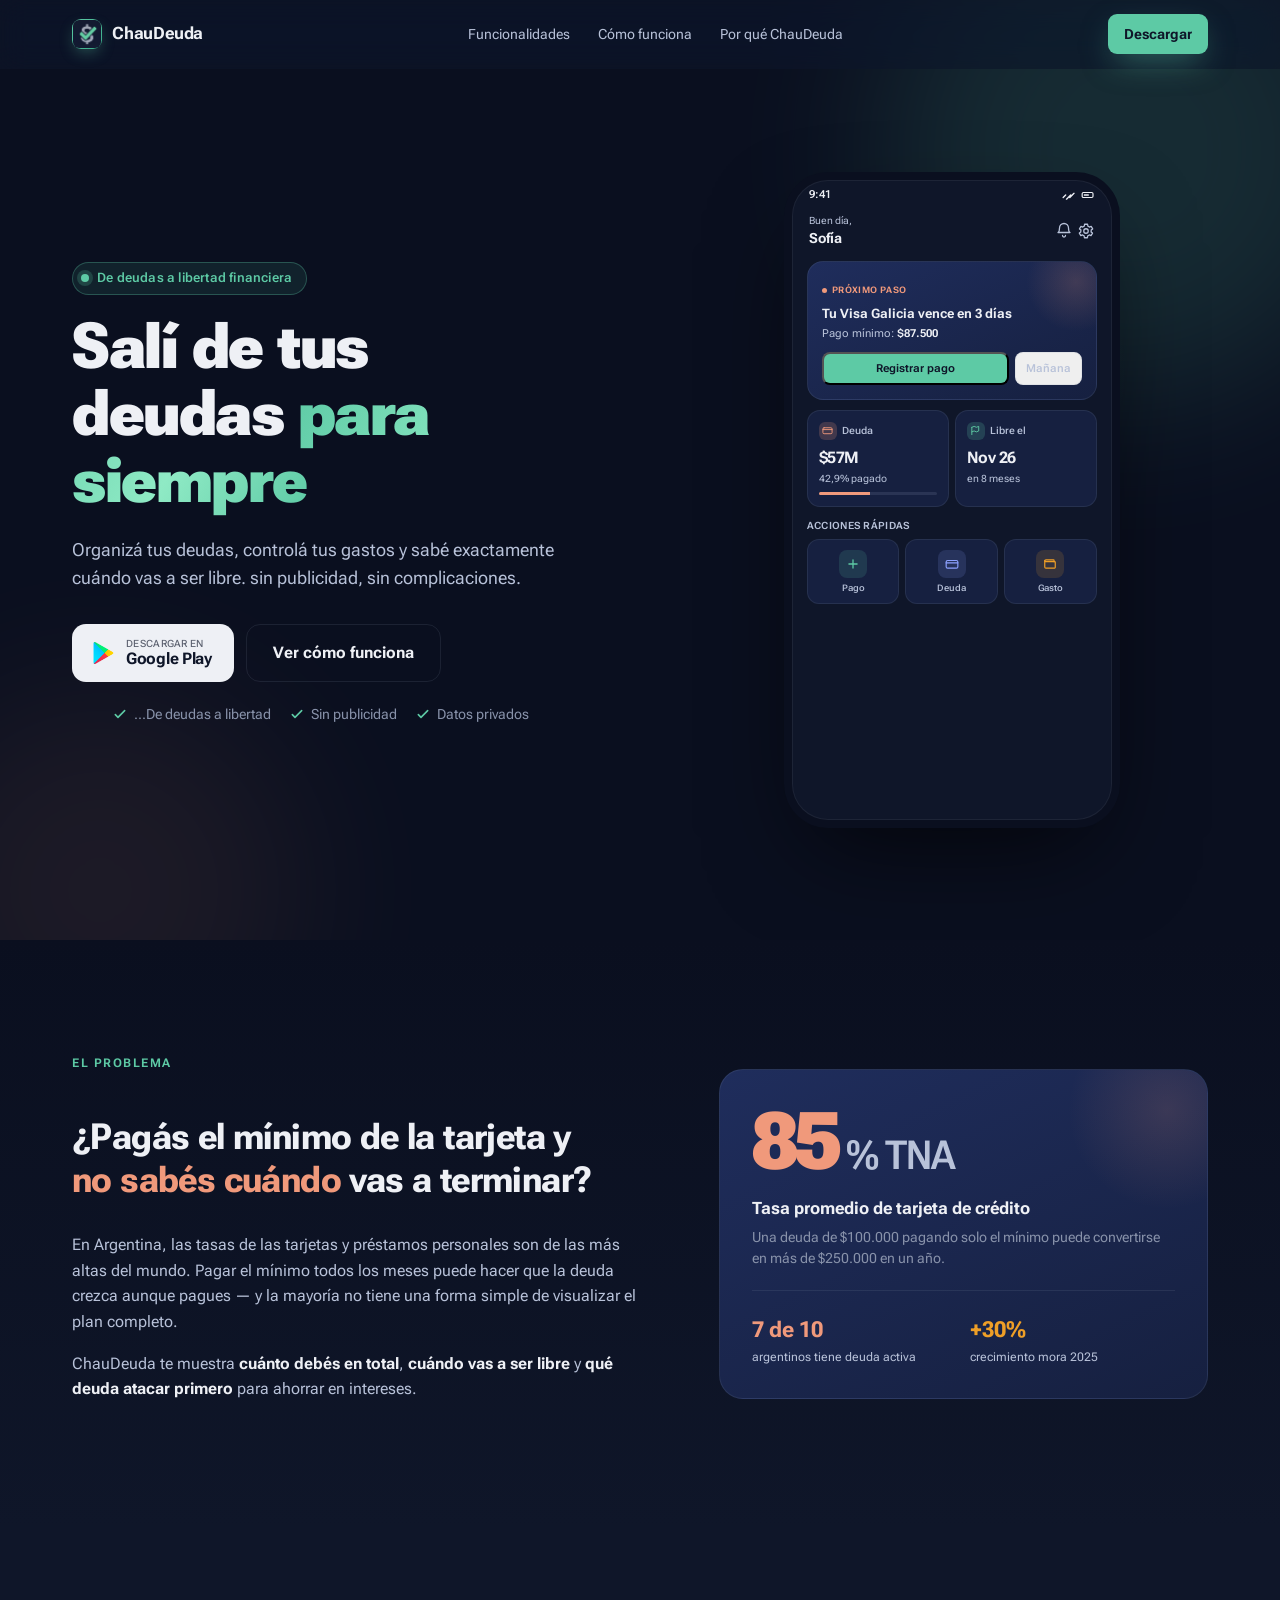
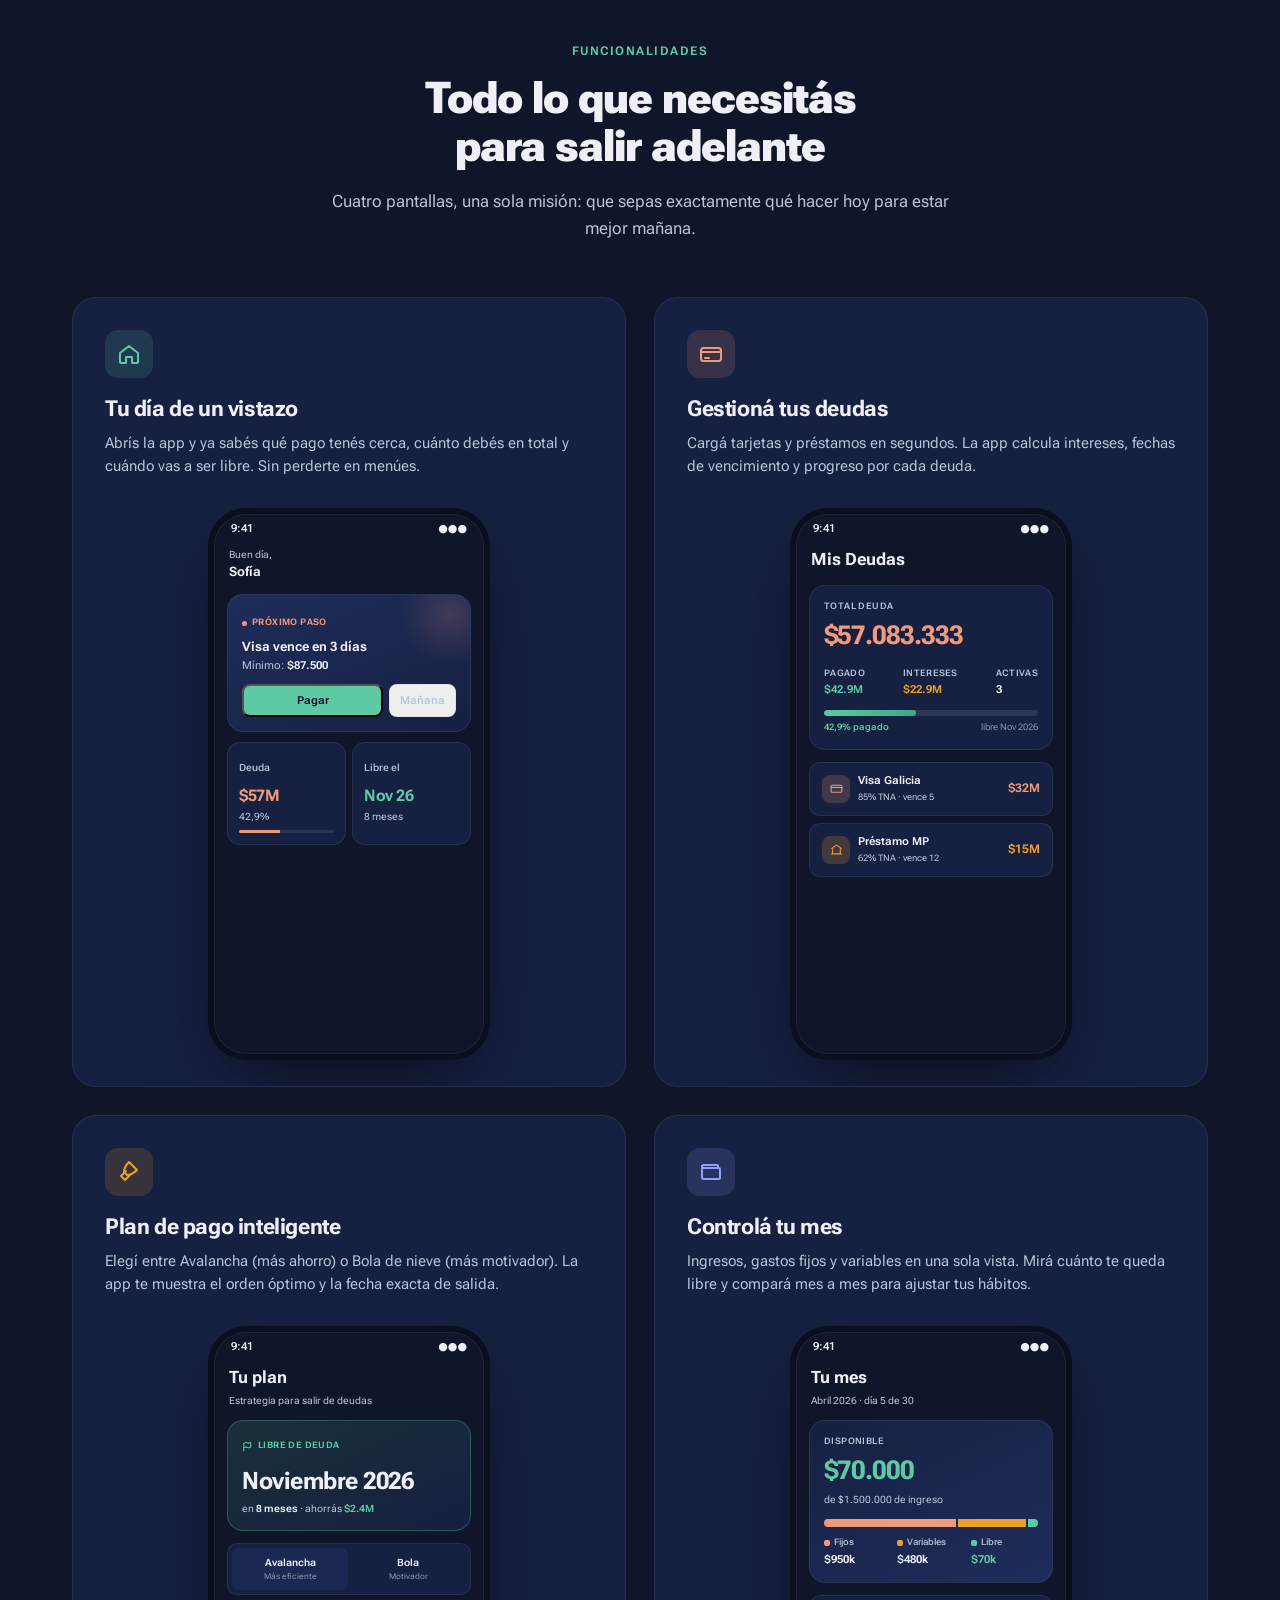
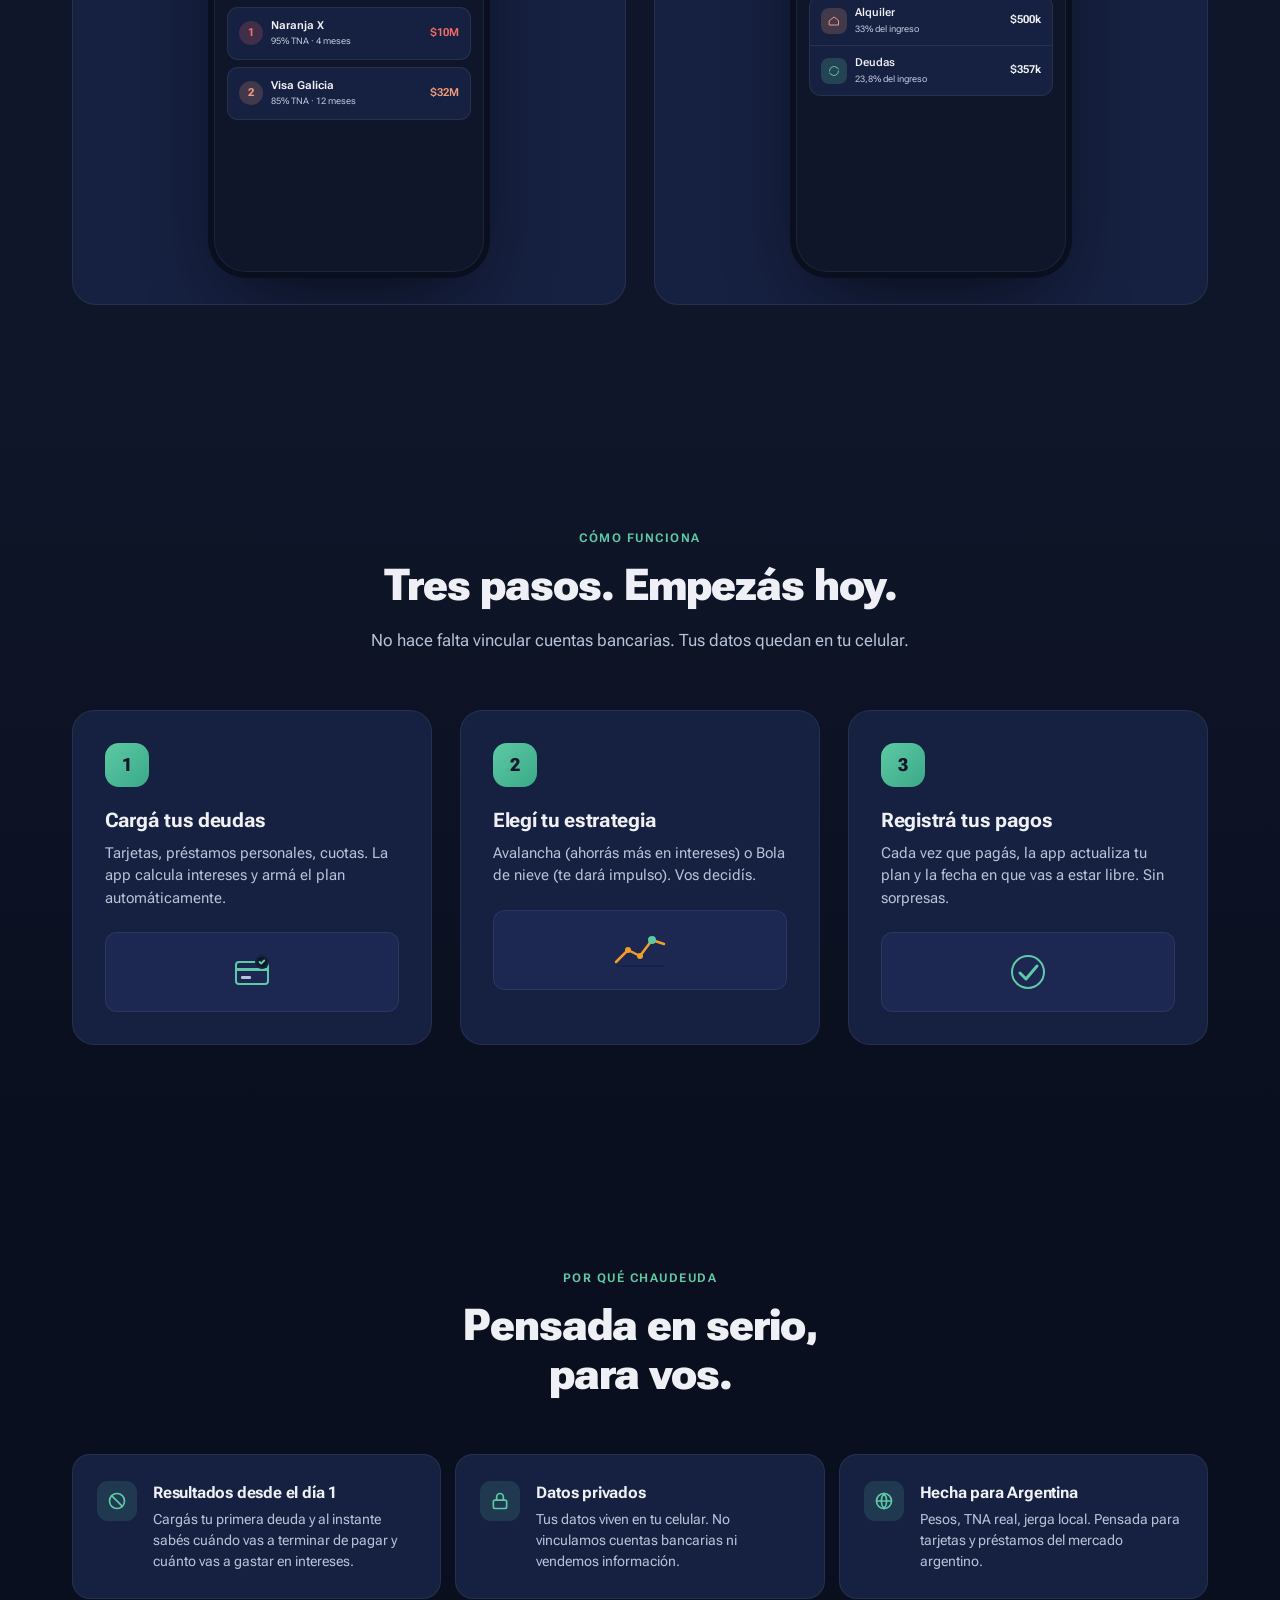
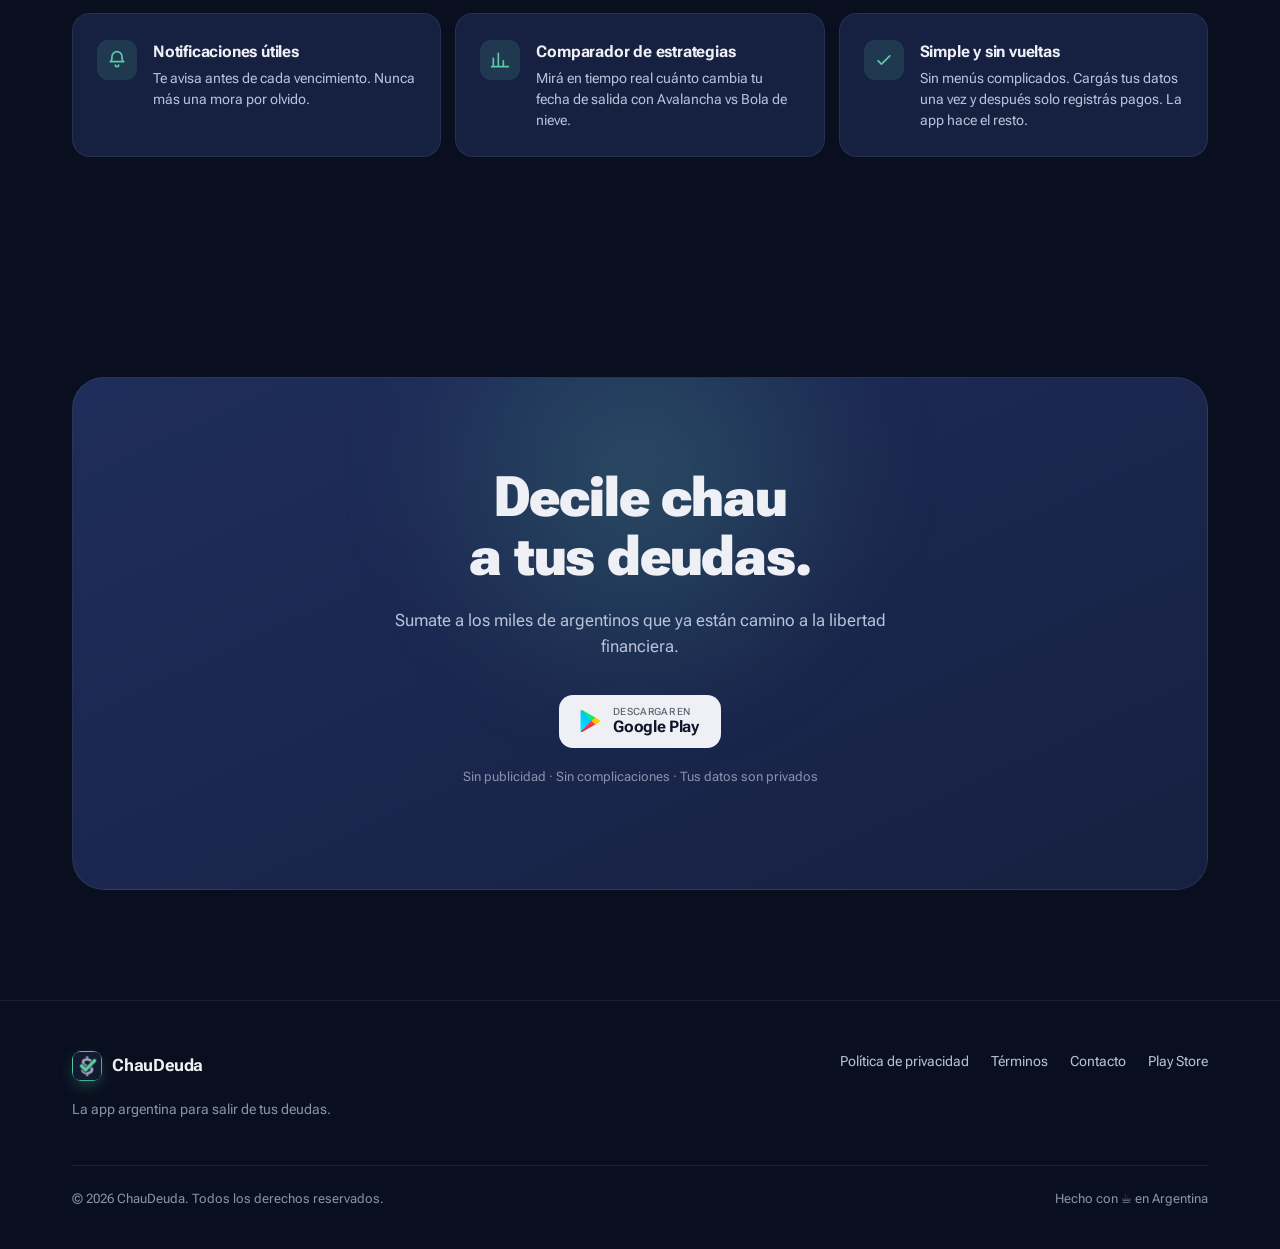
==== commit 9401294e: "index.html" ====
--- a/index.html
+++ b/index.html
@@ -451,8 +451,8 @@
       <div class="diff-card reveal">
         <div class="diff-card-icon"><svg width="20" height="20" viewBox="0 0 24 24" fill="none" stroke="currentColor" stroke-width="2" stroke-linecap="round" stroke-linejoin="round"><circle cx="12" cy="12" r="9"/><path d="M5.5 5.5l13 13"/></svg></div>
         <div>
-          <h3 class="diff-title">Sin publicidad</h3>
-          <p class="diff-desc">Una app de finanzas no debería tener anuncios. Punto. Tu plata, tu pantalla.</p>
+          <h3 class="diff-title">Resultados desde el día 1</h3>
+          <p class="diff-desc">Cargás tu primera deuda y al instante sabés cuándo vas a terminar de pagar y cuánto vas a gastar en intereses.</p>
         </div>
       </div>
 
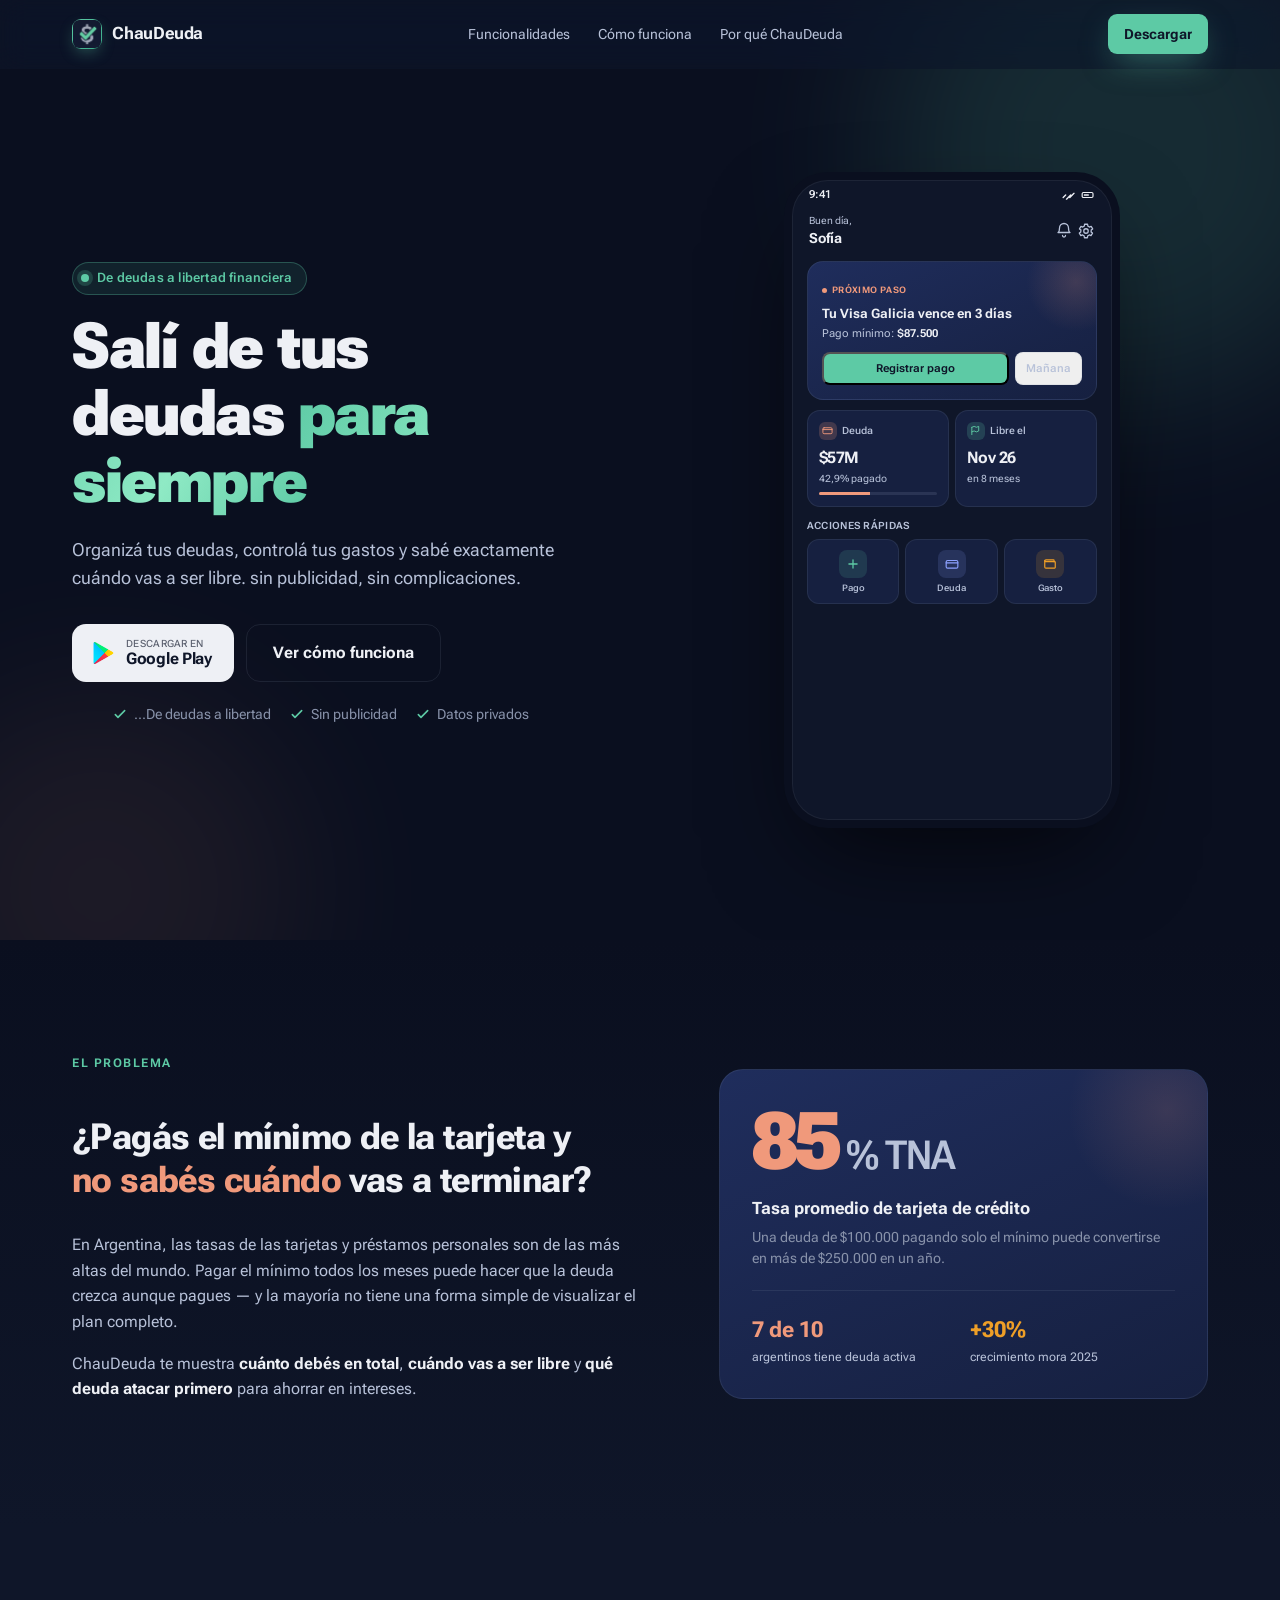
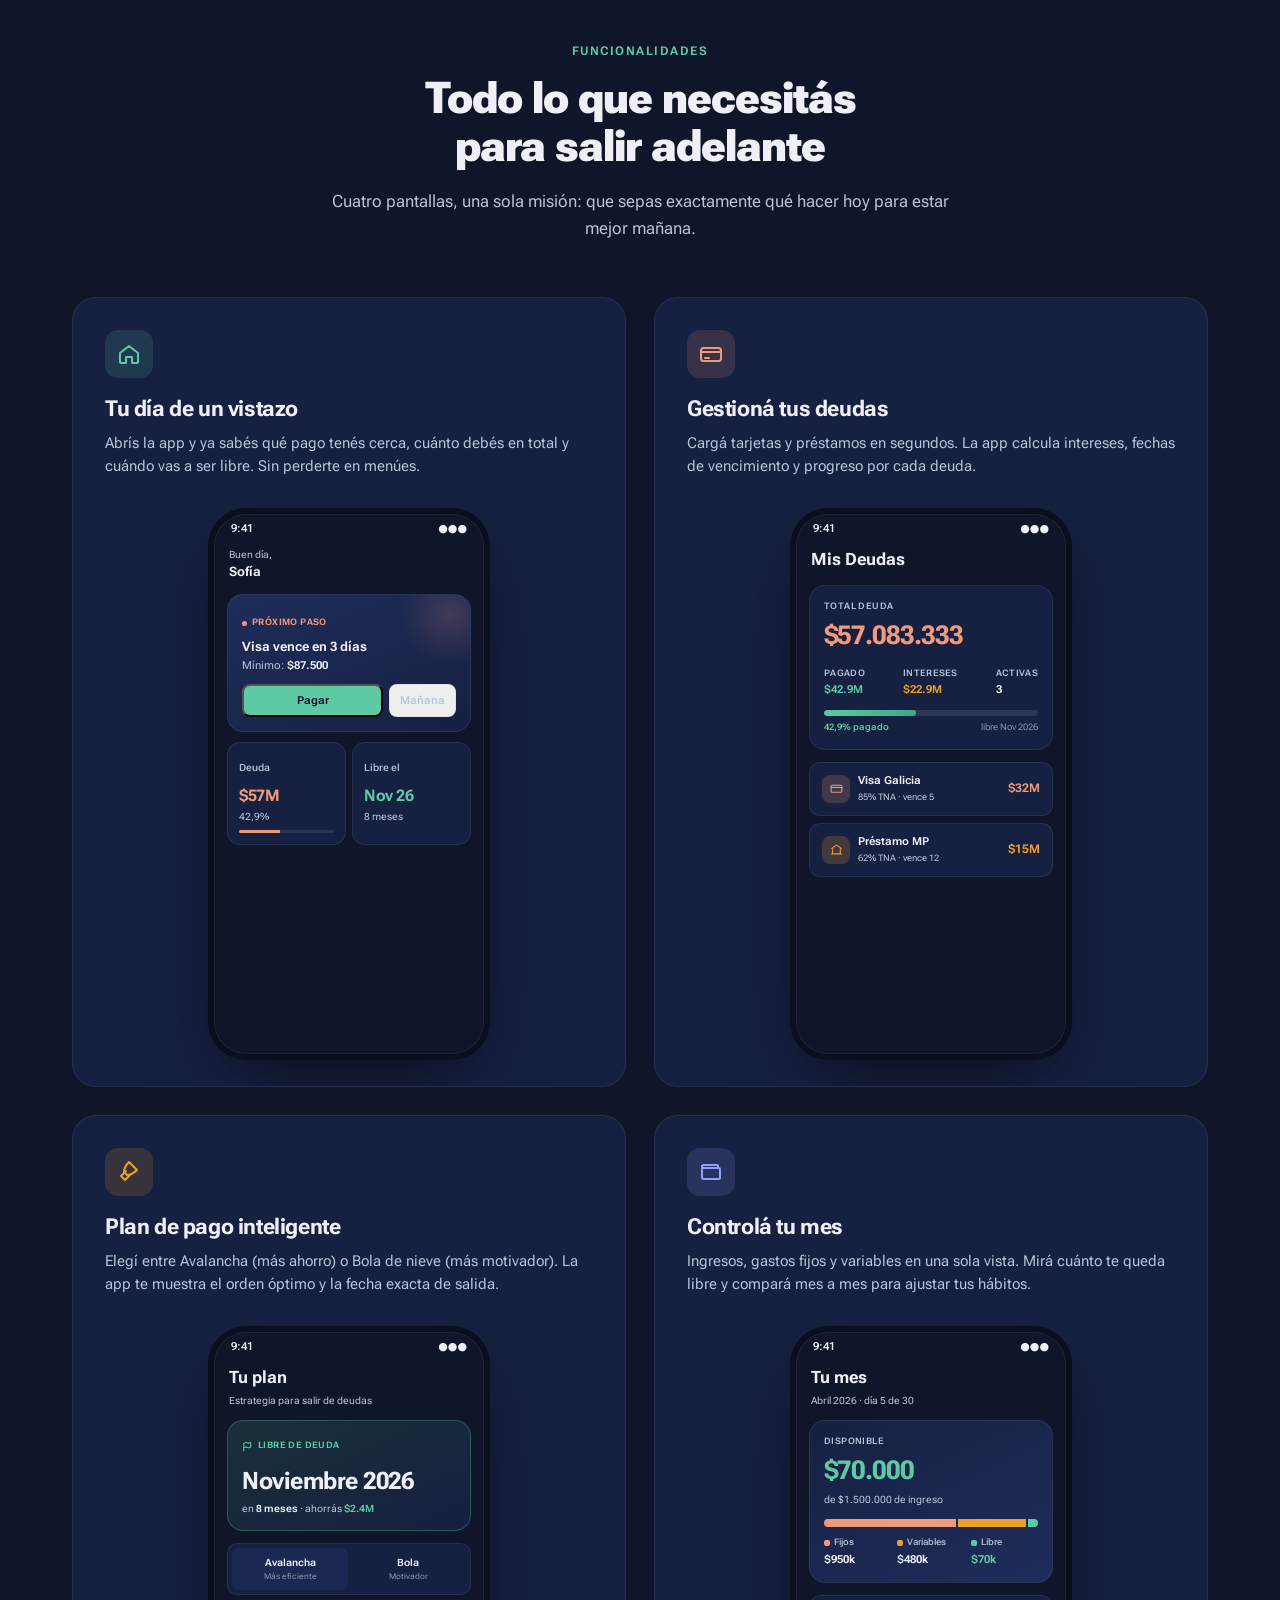
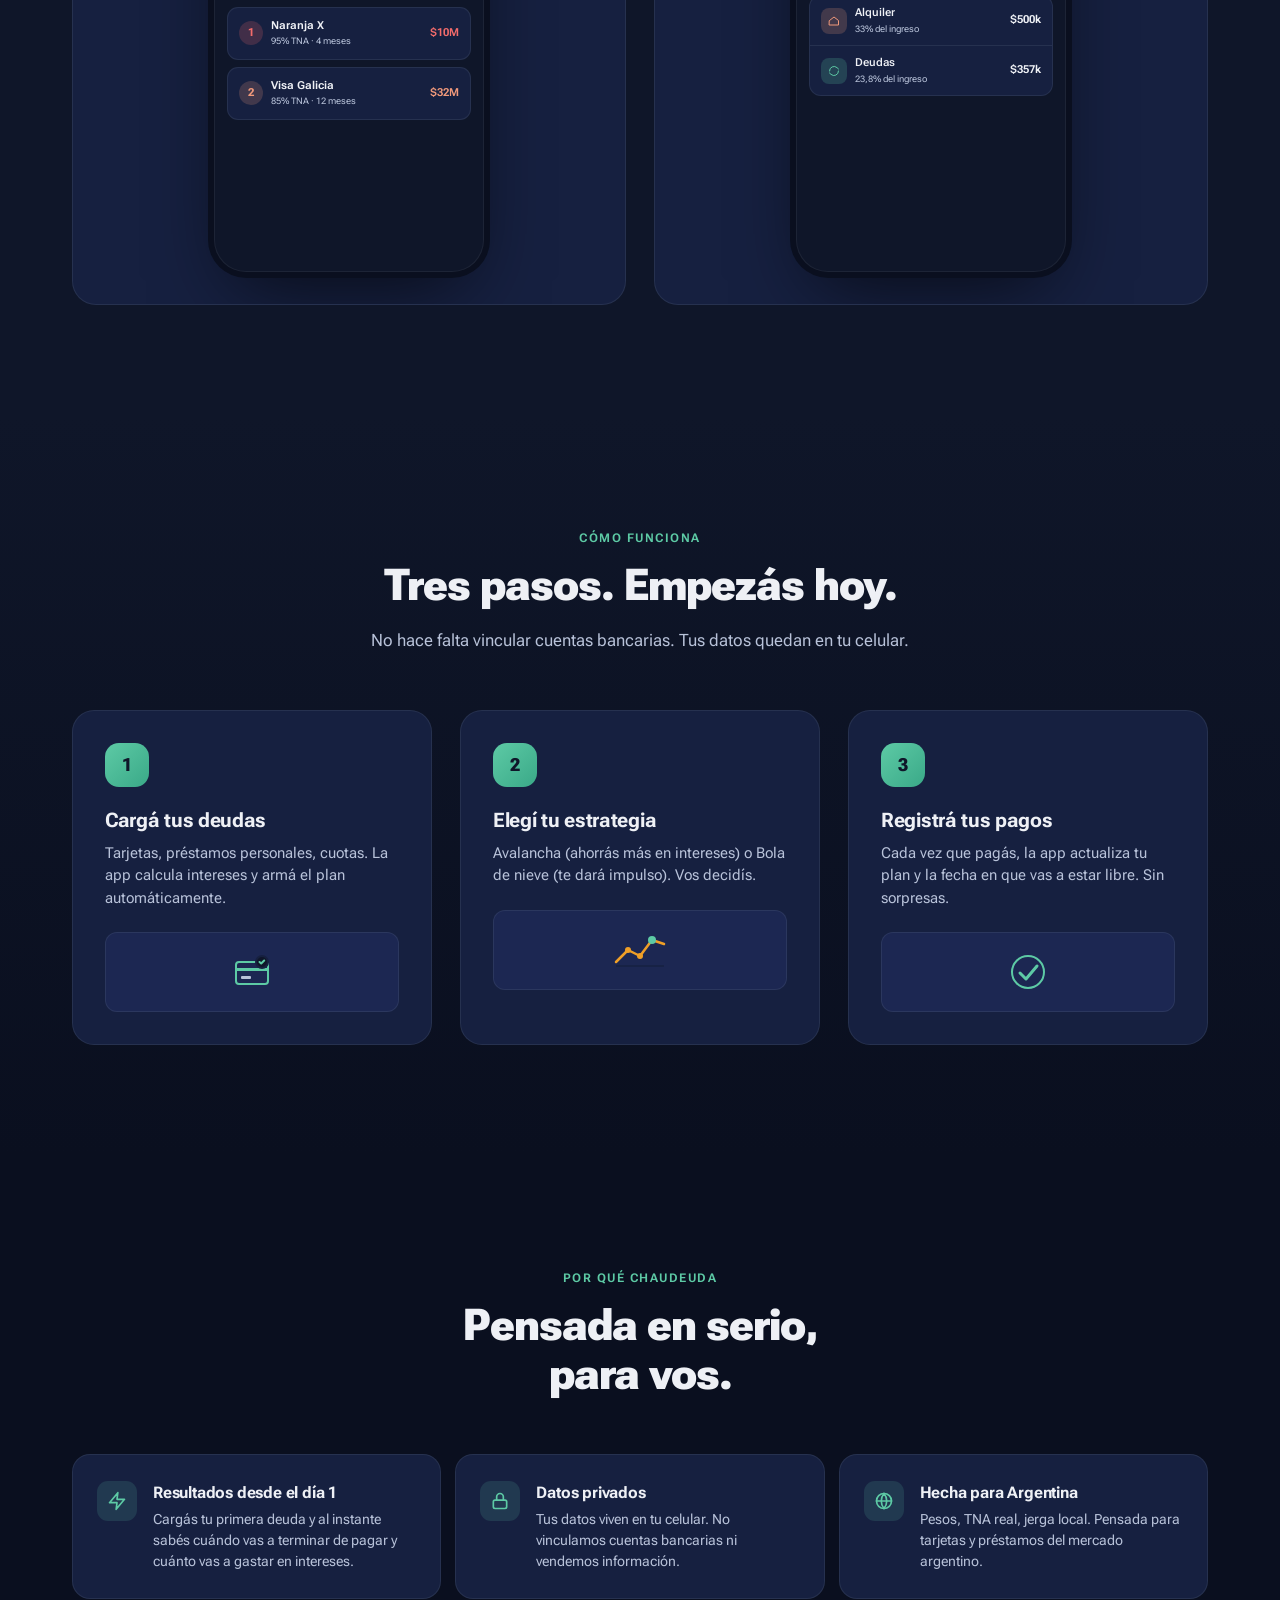
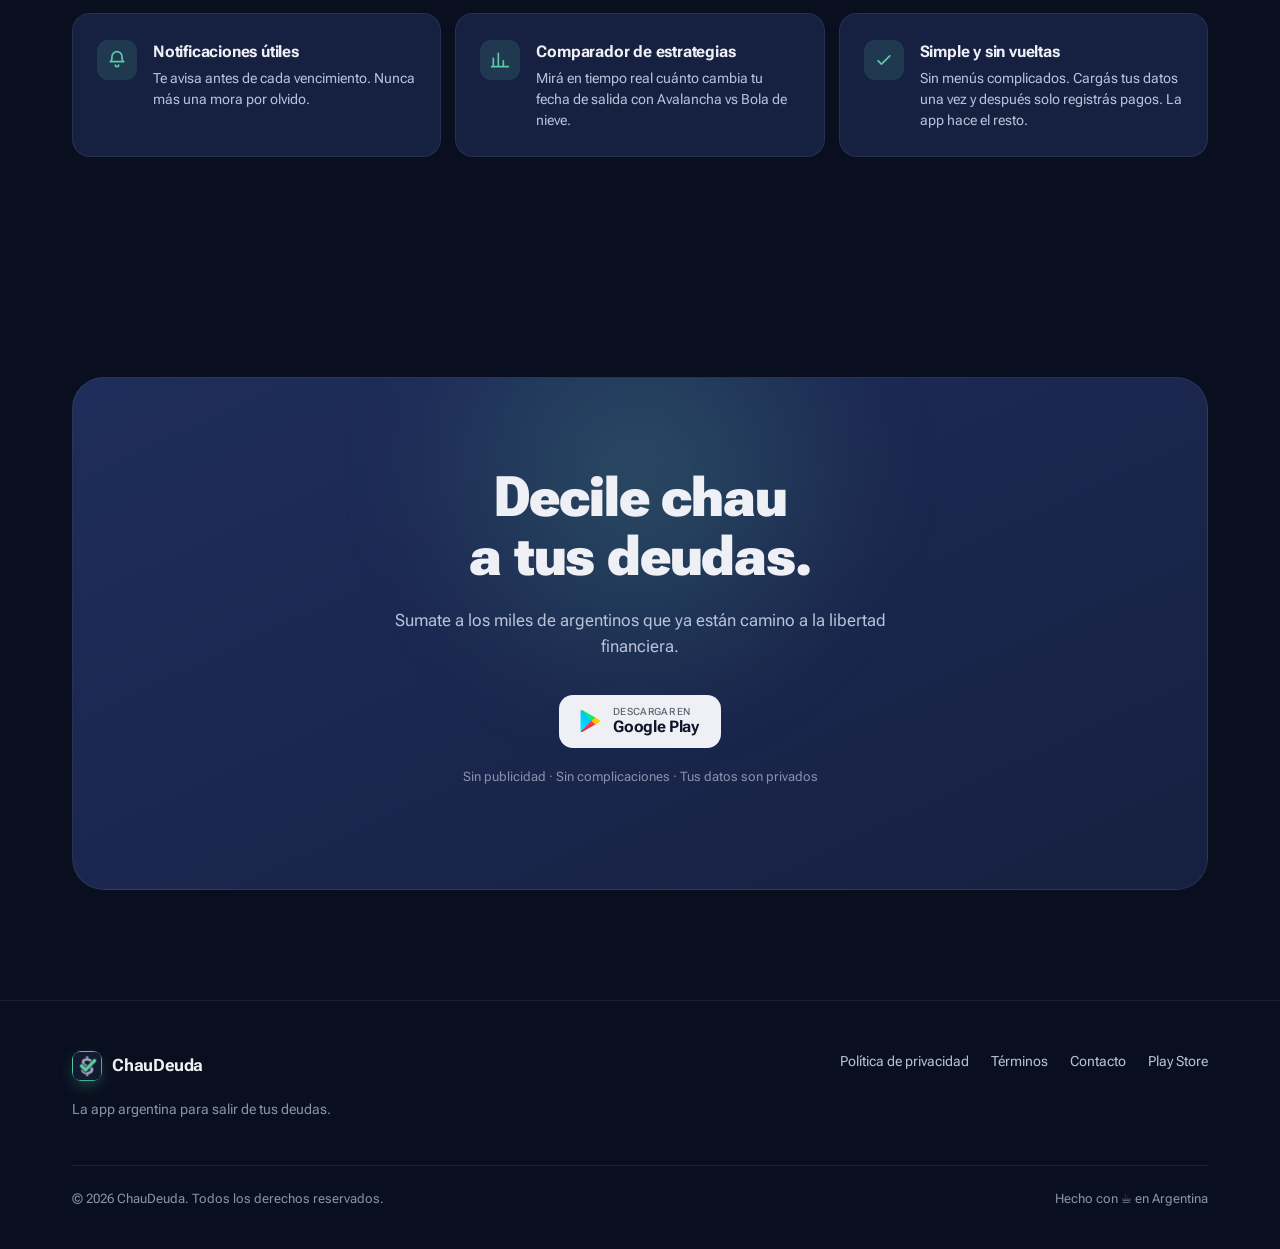
==== commit 4d5086db: "index.html" ====
--- a/index.html
+++ b/index.html
@@ -5,6 +5,7 @@
   <meta name="viewport" content="width=device-width, initial-scale=1"/>
   <title>ChauDeuda — Salí de tus deudas para siempre</title>
   <meta name="description" content="Organizá tus deudas, controlá tus gastos y sabé exactamente cuándo vas a ser libre. Sin publicidad."/>
+  <link rel="icon" type="image/png" href="logo.png">
   <link rel="preconnect" href="https://fonts.googleapis.com"/>
   <link rel="preconnect" href="https://fonts.gstatic.com" crossorigin/>
   <link rel="stylesheet" href="https://fonts.googleapis.com/css2?family=Roboto+Flex:opsz,wght@8..144,400;8..144,500;8..144,600;8..144,700;8..144,800&display=swap"/>
@@ -449,7 +450,7 @@
 
     <div class="diff-grid">
       <div class="diff-card reveal">
-        <div class="diff-card-icon"><svg width="20" height="20" viewBox="0 0 24 24" fill="none" stroke="currentColor" stroke-width="2" stroke-linecap="round" stroke-linejoin="round"><circle cx="12" cy="12" r="9"/><path d="M5.5 5.5l13 13"/></svg></div>
+        <div class="diff-card-icon"><svg width="20" height="20" viewBox="0 0 24 24" fill="none" stroke="currentColor" stroke-width="2" stroke-linecap="round" stroke-linejoin="round"><path d="M13 2L3 14h9l-1 8 10-12h-9l1-8z"/></svg></div>
         <div>
           <h3 class="diff-title">Resultados desde el día 1</h3>
           <p class="diff-desc">Cargás tu primera deuda y al instante sabés cuándo vas a terminar de pagar y cuánto vas a gastar en intereses.</p>
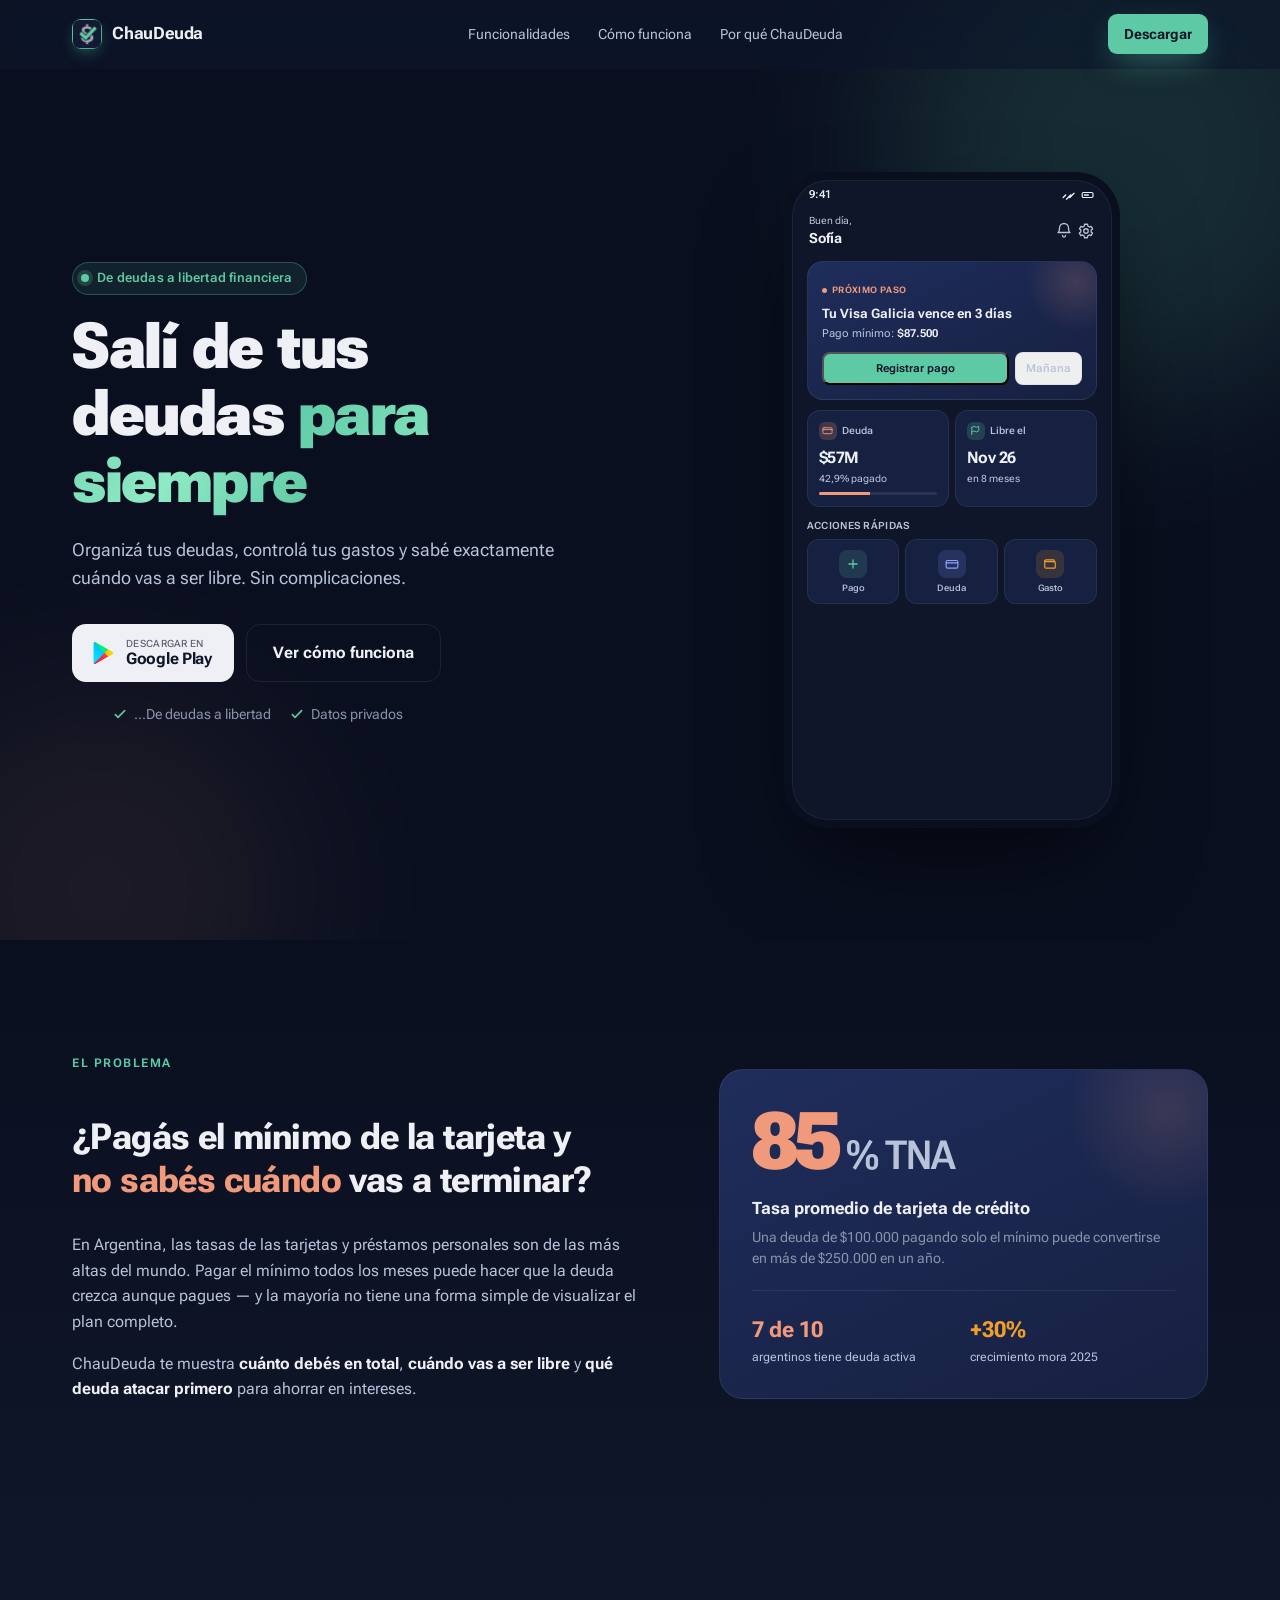
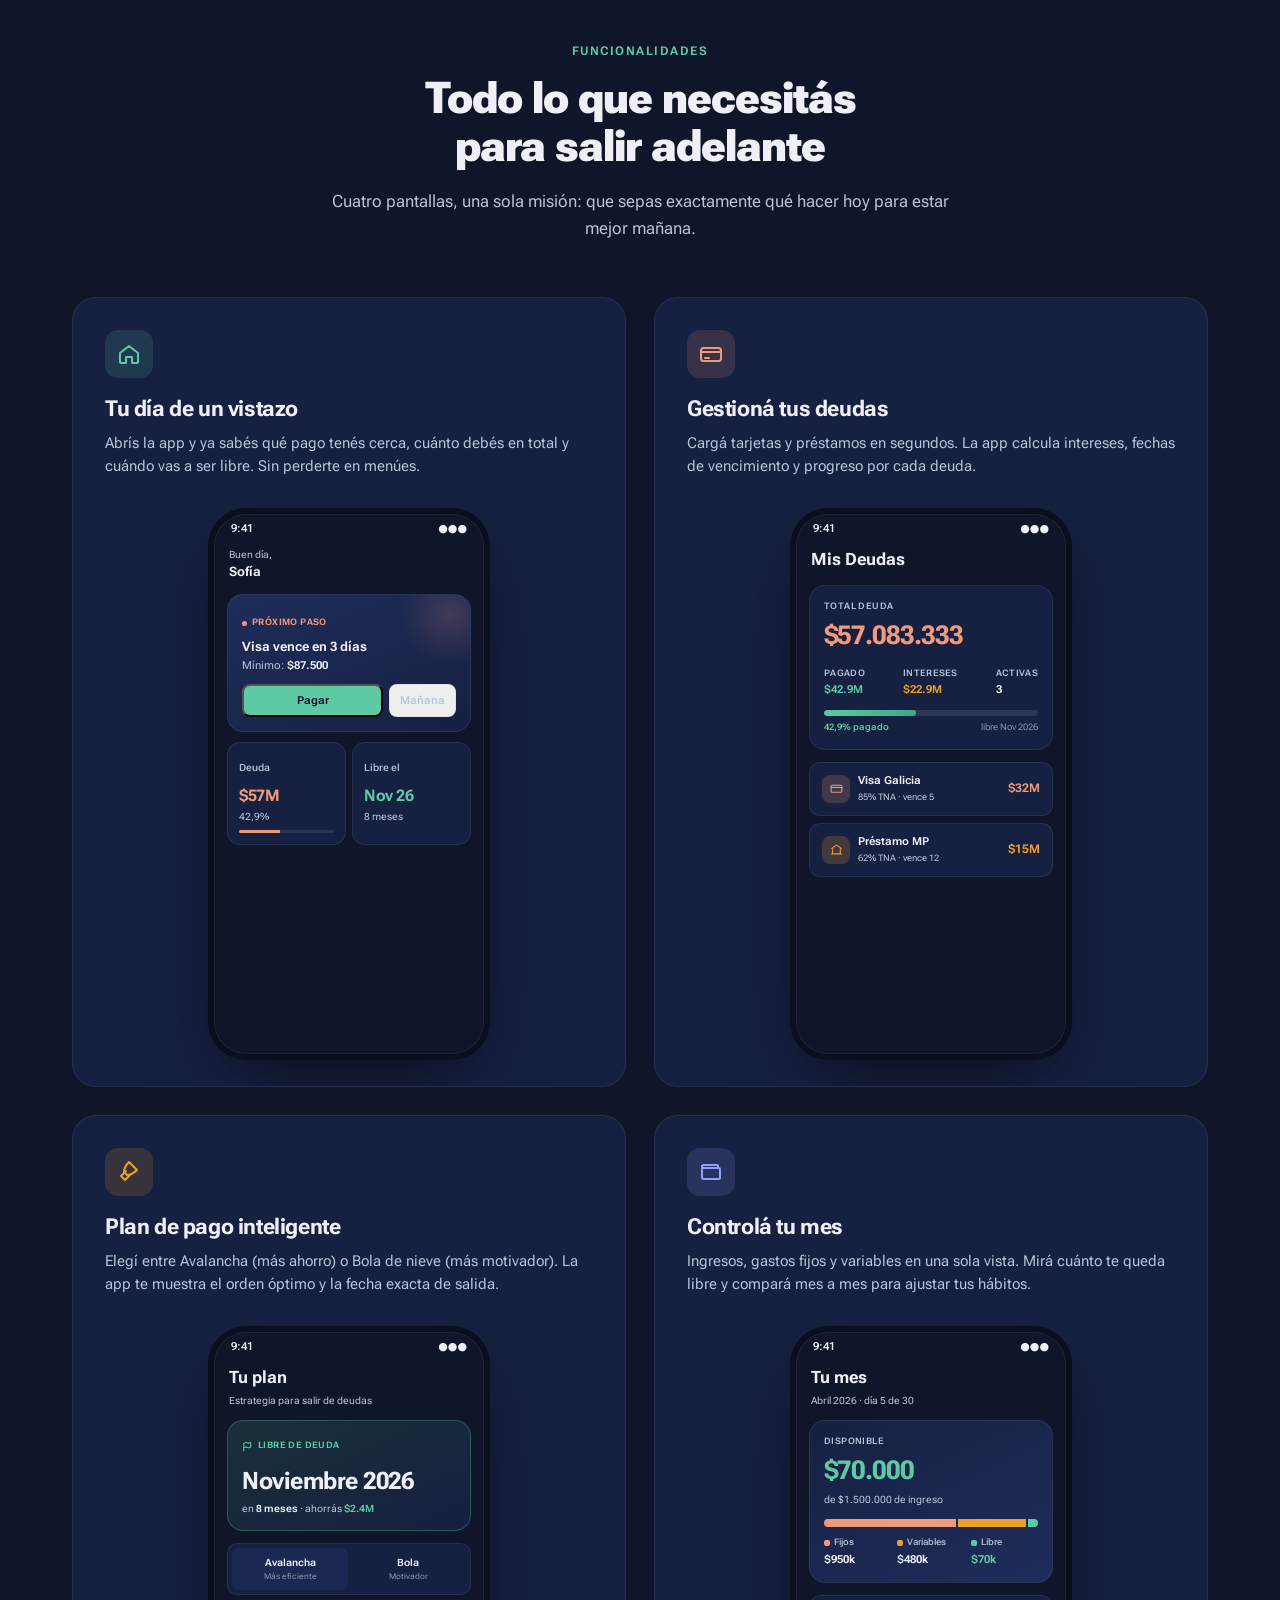
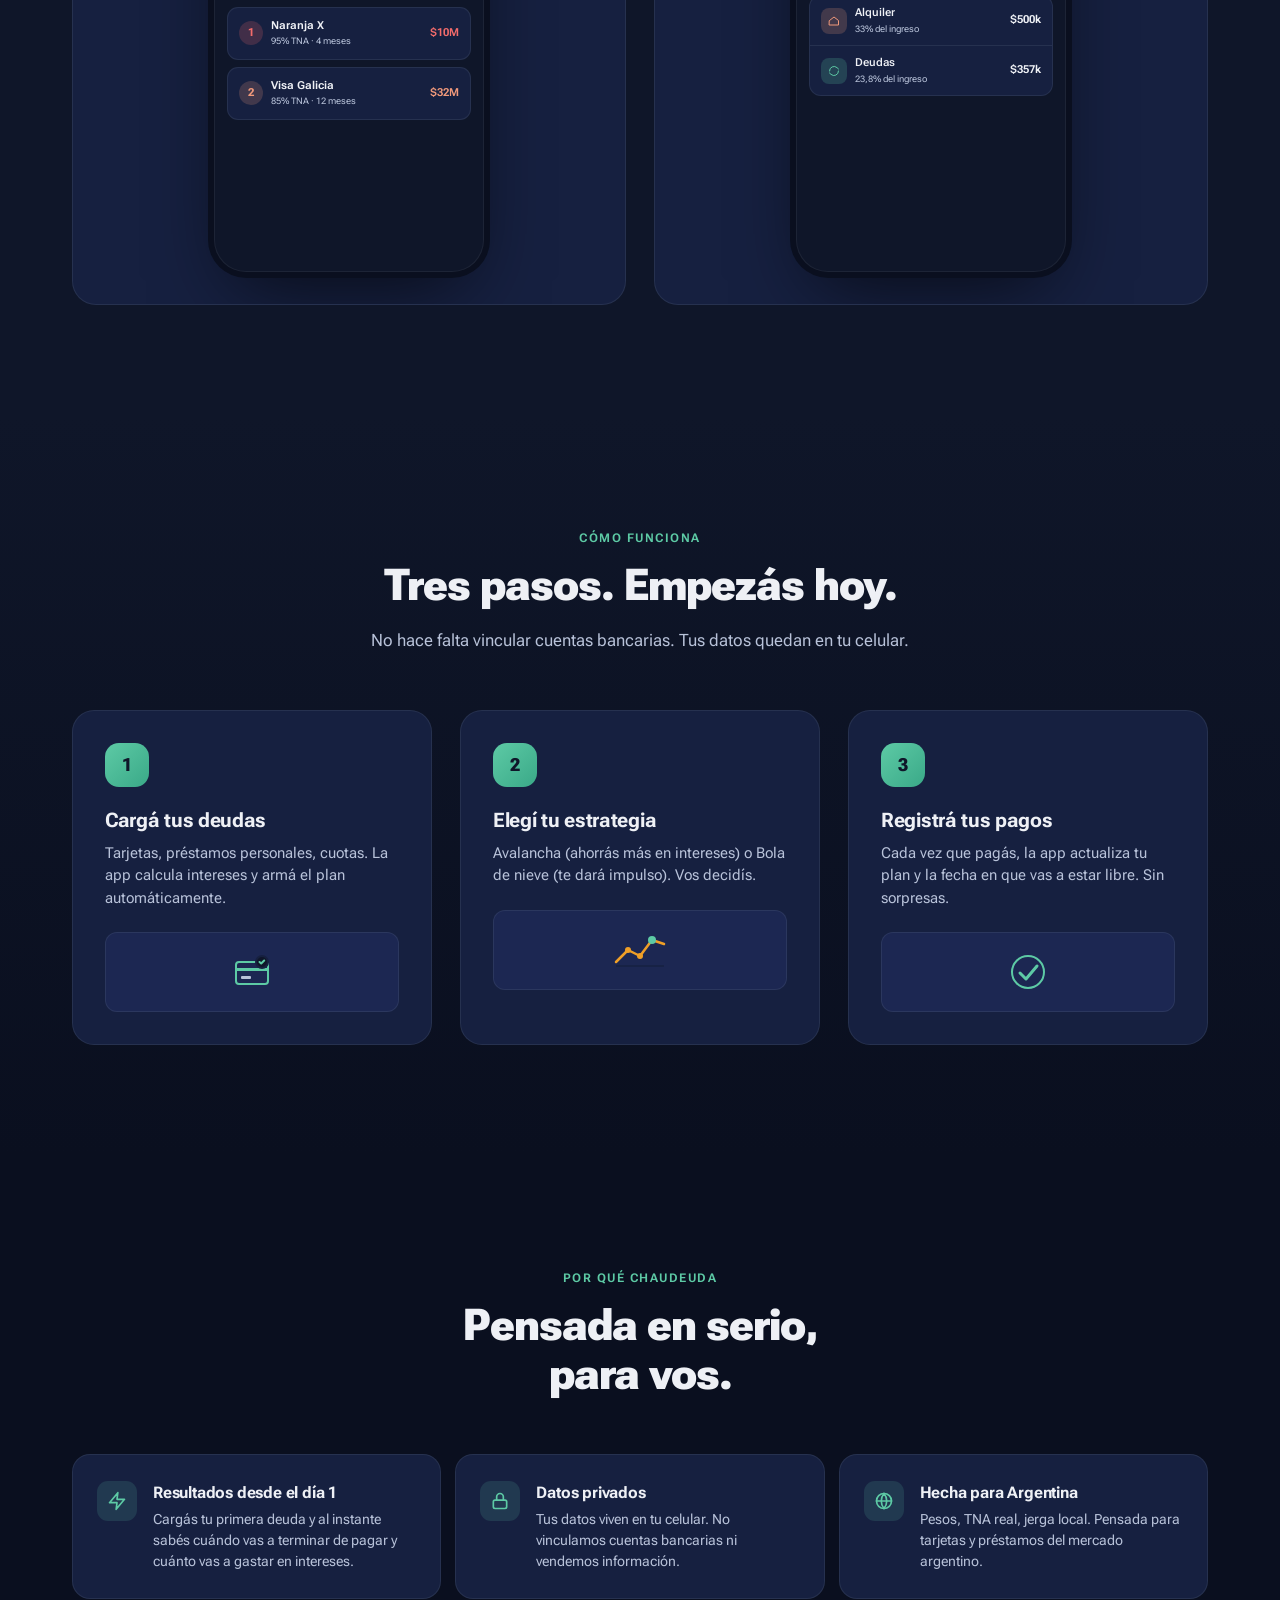
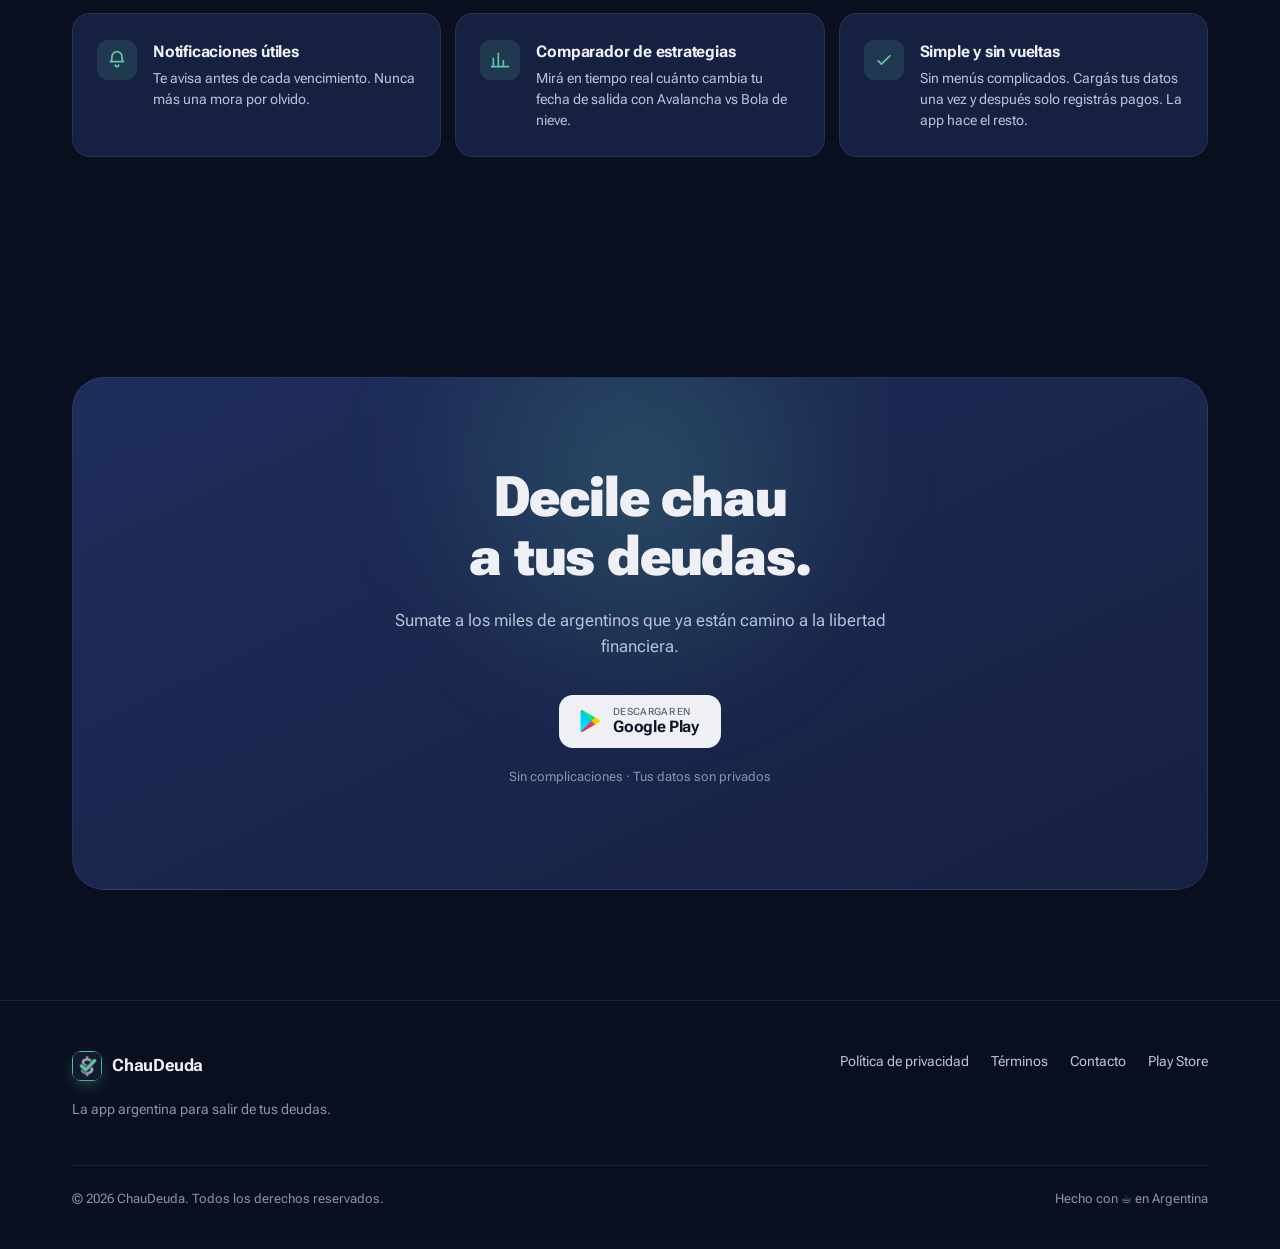
==== commit 831a2333: "index.html" ====
--- a/index.html
+++ b/index.html
@@ -4,7 +4,7 @@
   <meta charset="utf-8"/>
   <meta name="viewport" content="width=device-width, initial-scale=1"/>
   <title>ChauDeuda — Salí de tus deudas para siempre</title>
-  <meta name="description" content="Organizá tus deudas, controlá tus gastos y sabé exactamente cuándo vas a ser libre. Sin publicidad."/>
+  <meta name="description" content="Organizá tus deudas, controlá tus gastos y sabé exactamente cuándo vas a ser libre."/>
   <link rel="icon" type="image/png" href="logo.png">
   <link rel="preconnect" href="https://fonts.googleapis.com"/>
   <link rel="preconnect" href="https://fonts.gstatic.com" crossorigin/>
@@ -47,7 +47,7 @@
         deudas <span class="accent">para siempre</span>
       </h1>
       <p class="hero-sub reveal reveal-delay-2">
-        Organizá tus deudas, controlá tus gastos y sabé exactamente cuándo vas a ser libre. sin publicidad, sin complicaciones.
+        Organizá tus deudas, controlá tus gastos y sabé exactamente cuándo vas a ser libre. Sin complicaciones.
       </p>
       <div class="hero-cta reveal reveal-delay-3">
         <a href="https://play.google.com/store/apps/details?id=com.chaudeuda.chaudeuda" target="_blank" class="btn btn-play btn-lg">
@@ -62,8 +62,7 @@
         <a href="#funcionalidades" class="btn btn-ghost btn-lg">Ver cómo funciona</a>
       </div>
       <ul class="hero-meta reveal reveal-delay-3">
-        <li><svg width="16" height="16" viewBox="0 0 24 24" fill="none" stroke="currentColor" stroke-width="2.4" stroke-linecap="round" stroke-linejoin="round"><path d="M5 13l4 4L19 7"/></svg> ...De deudas a libertad</li>
-        <li><svg width="16" height="16" viewBox="0 0 24 24" fill="none" stroke="currentColor" stroke-width="2.4" stroke-linecap="round" stroke-linejoin="round"><path d="M5 13l4 4L19 7"/></svg> Sin publicidad</li>
+        <li><svg width="16" height="16" viewBox="0 0 24 24" fill="none" stroke="currentColor" stroke-width="2.4" stroke-linecap="round" stroke-linejoin="round"><path d="M5 13l4 4L19 7"/></svg> ...De deudas a libertad</li>    
         <li><svg width="16" height="16" viewBox="0 0 24 24" fill="none" stroke="currentColor" stroke-width="2.4" stroke-linecap="round" stroke-linejoin="round"><path d="M5 13l4 4L19 7"/></svg> Datos privados</li>
       </ul>
     </div>
@@ -517,7 +516,7 @@
           </span>
         </a>
       </div>
-      <p class="cta-trust">Sin publicidad · Sin complicaciones · Tus datos son privados</p>
+      <p class="cta-trust">Sin complicaciones · Tus datos son privados</p>
     </div>
   </div>
 </section>
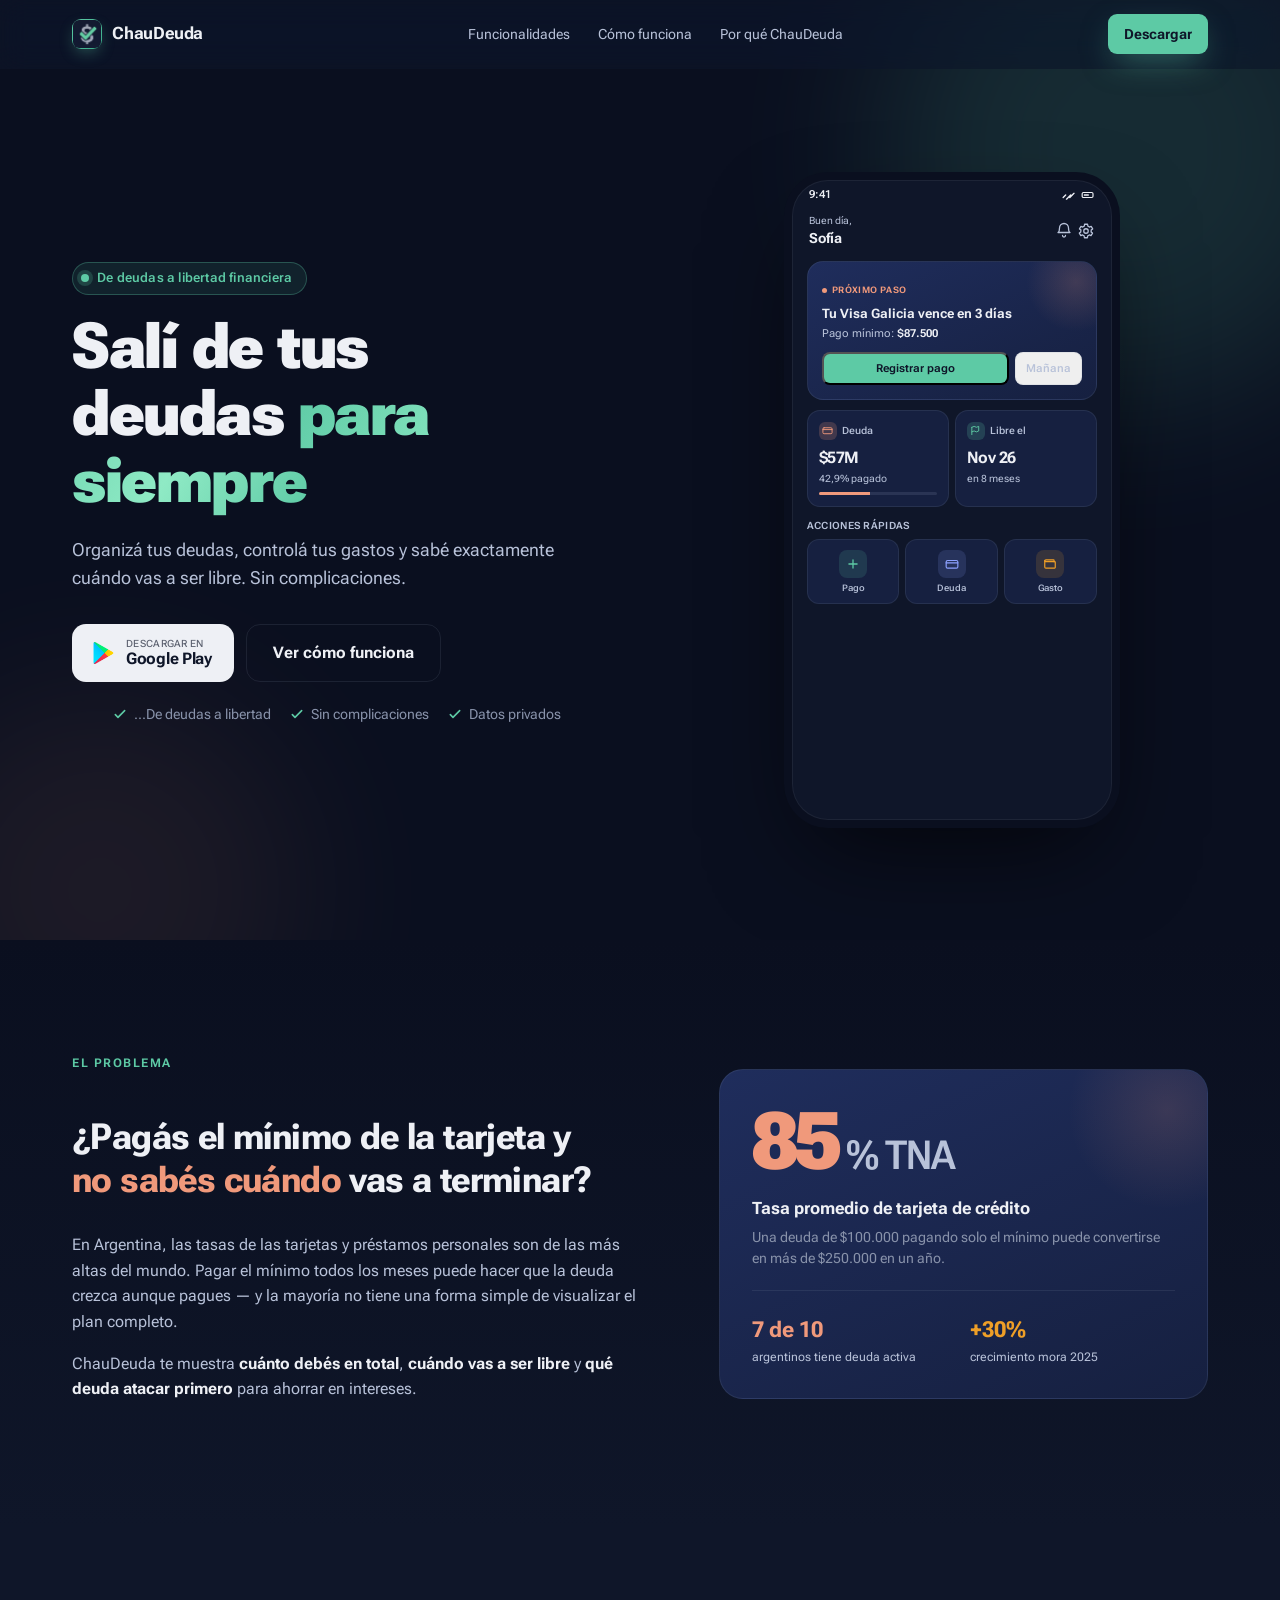
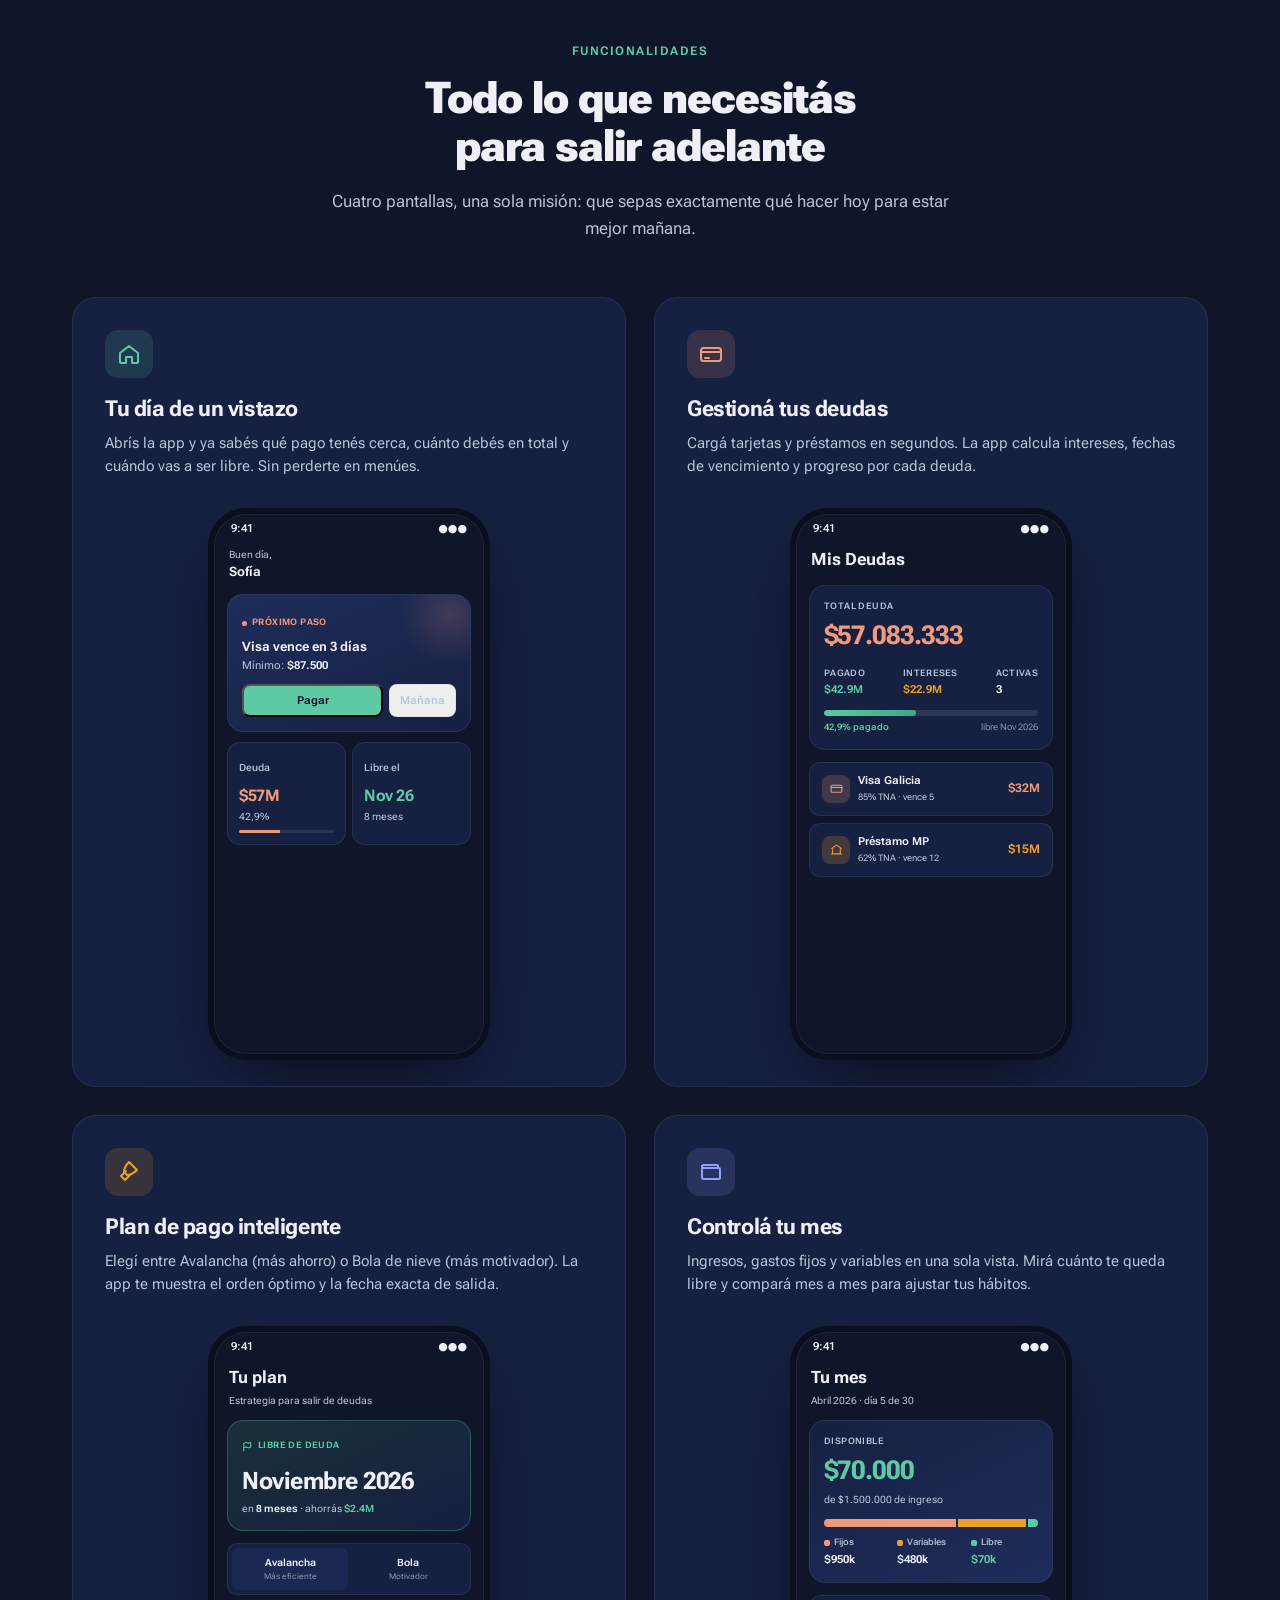
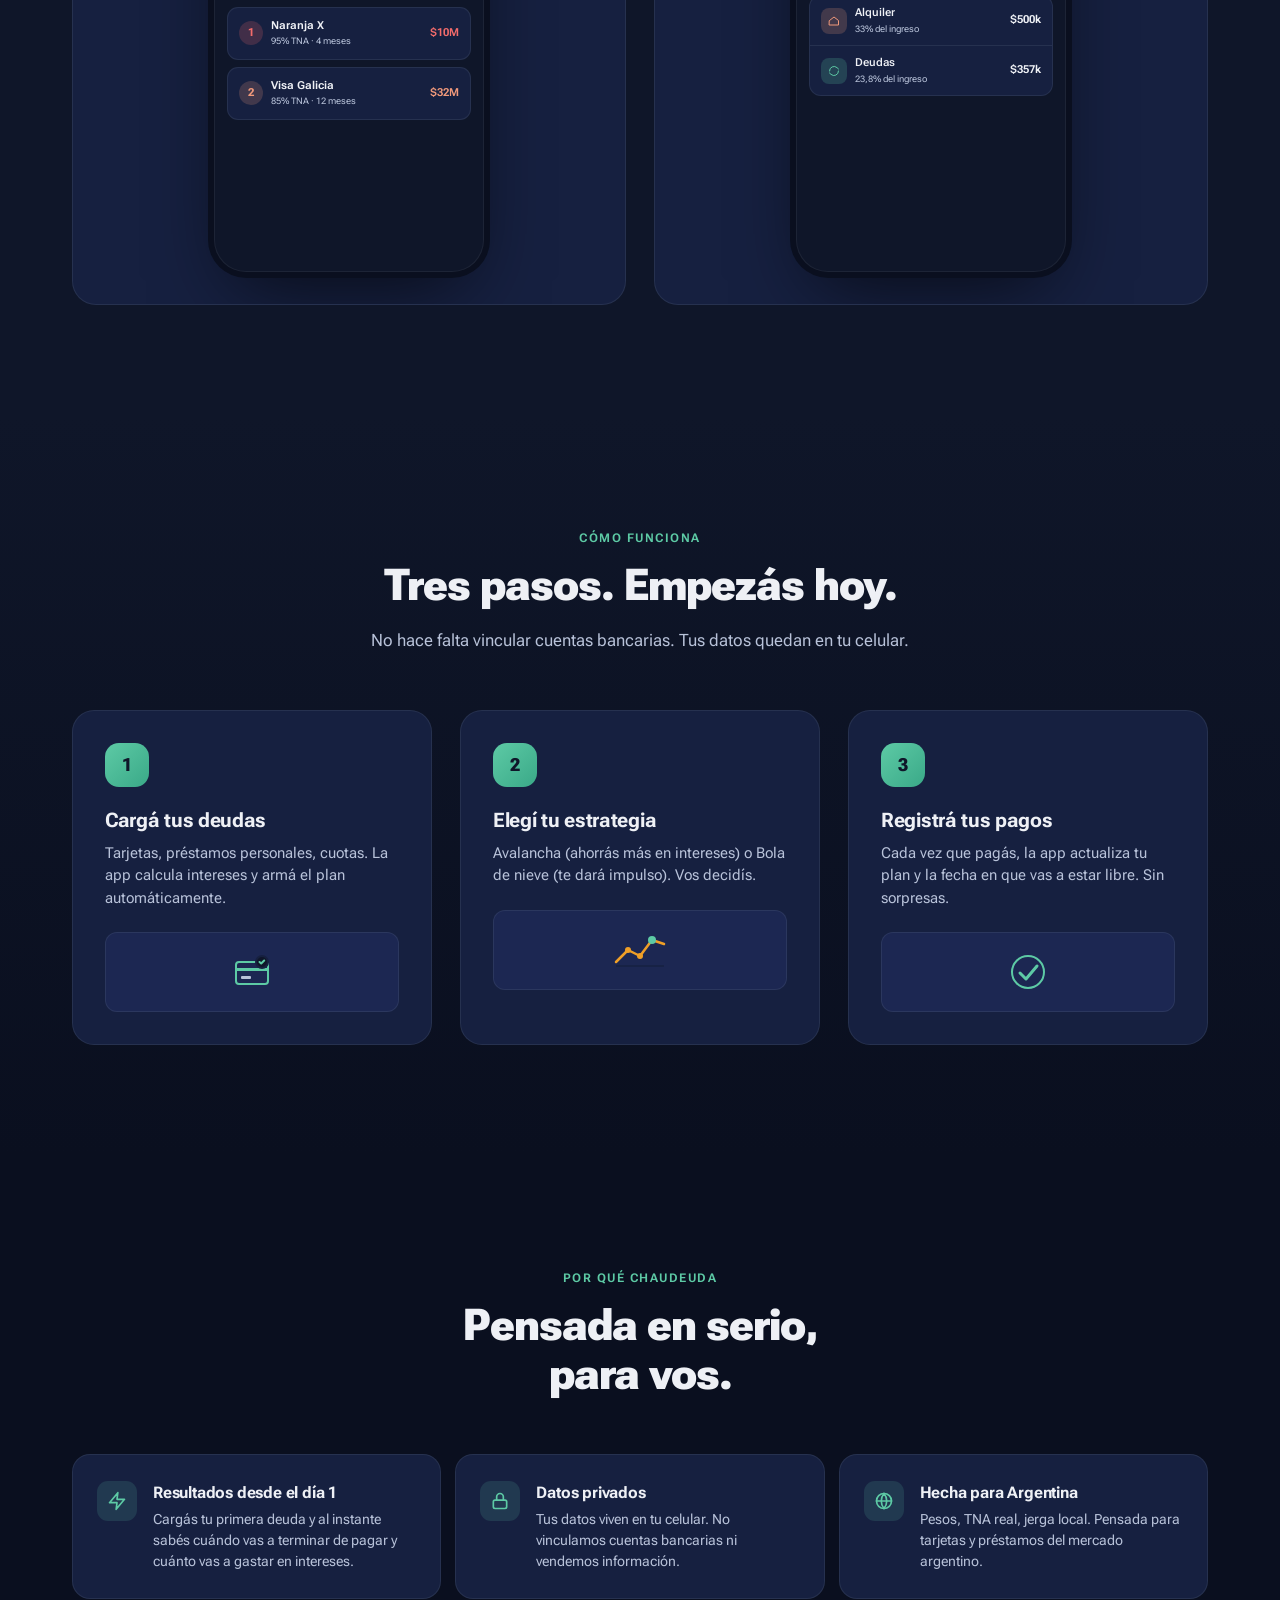
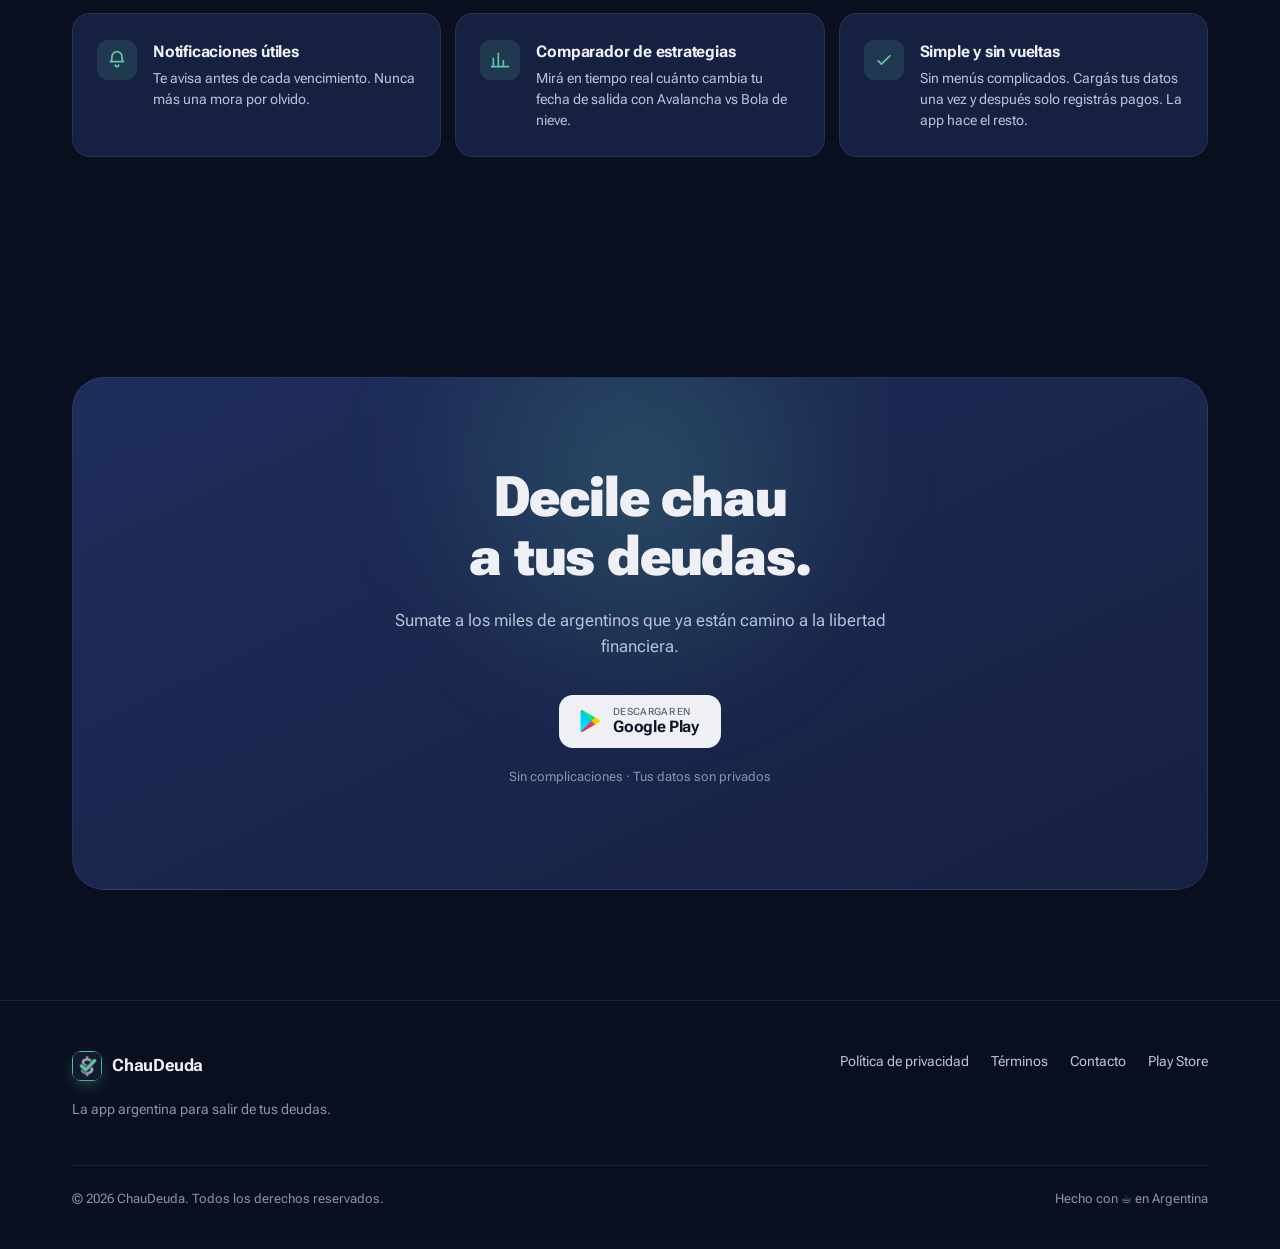
==== commit 7245d539: "index.html" ====
--- a/index.html
+++ b/index.html
@@ -62,7 +62,8 @@
         <a href="#funcionalidades" class="btn btn-ghost btn-lg">Ver cómo funciona</a>
       </div>
       <ul class="hero-meta reveal reveal-delay-3">
-        <li><svg width="16" height="16" viewBox="0 0 24 24" fill="none" stroke="currentColor" stroke-width="2.4" stroke-linecap="round" stroke-linejoin="round"><path d="M5 13l4 4L19 7"/></svg> ...De deudas a libertad</li>    
+        <li><svg width="16" height="16" viewBox="0 0 24 24" fill="none" stroke="currentColor" stroke-width="2.4" stroke-linecap="round" stroke-linejoin="round"><path d="M5 13l4 4L19 7"/></svg> ...De deudas a libertad</li>
+        <li><svg width="16" height="16" viewBox="0 0 24 24" fill="none" stroke="currentColor" stroke-width="2.4" stroke-linecap="round" stroke-linejoin="round"><path d="M5 13l4 4L19 7"/></svg> Sin complicaciones</li>
         <li><svg width="16" height="16" viewBox="0 0 24 24" fill="none" stroke="currentColor" stroke-width="2.4" stroke-linecap="round" stroke-linejoin="round"><path d="M5 13l4 4L19 7"/></svg> Datos privados</li>
       </ul>
     </div>
